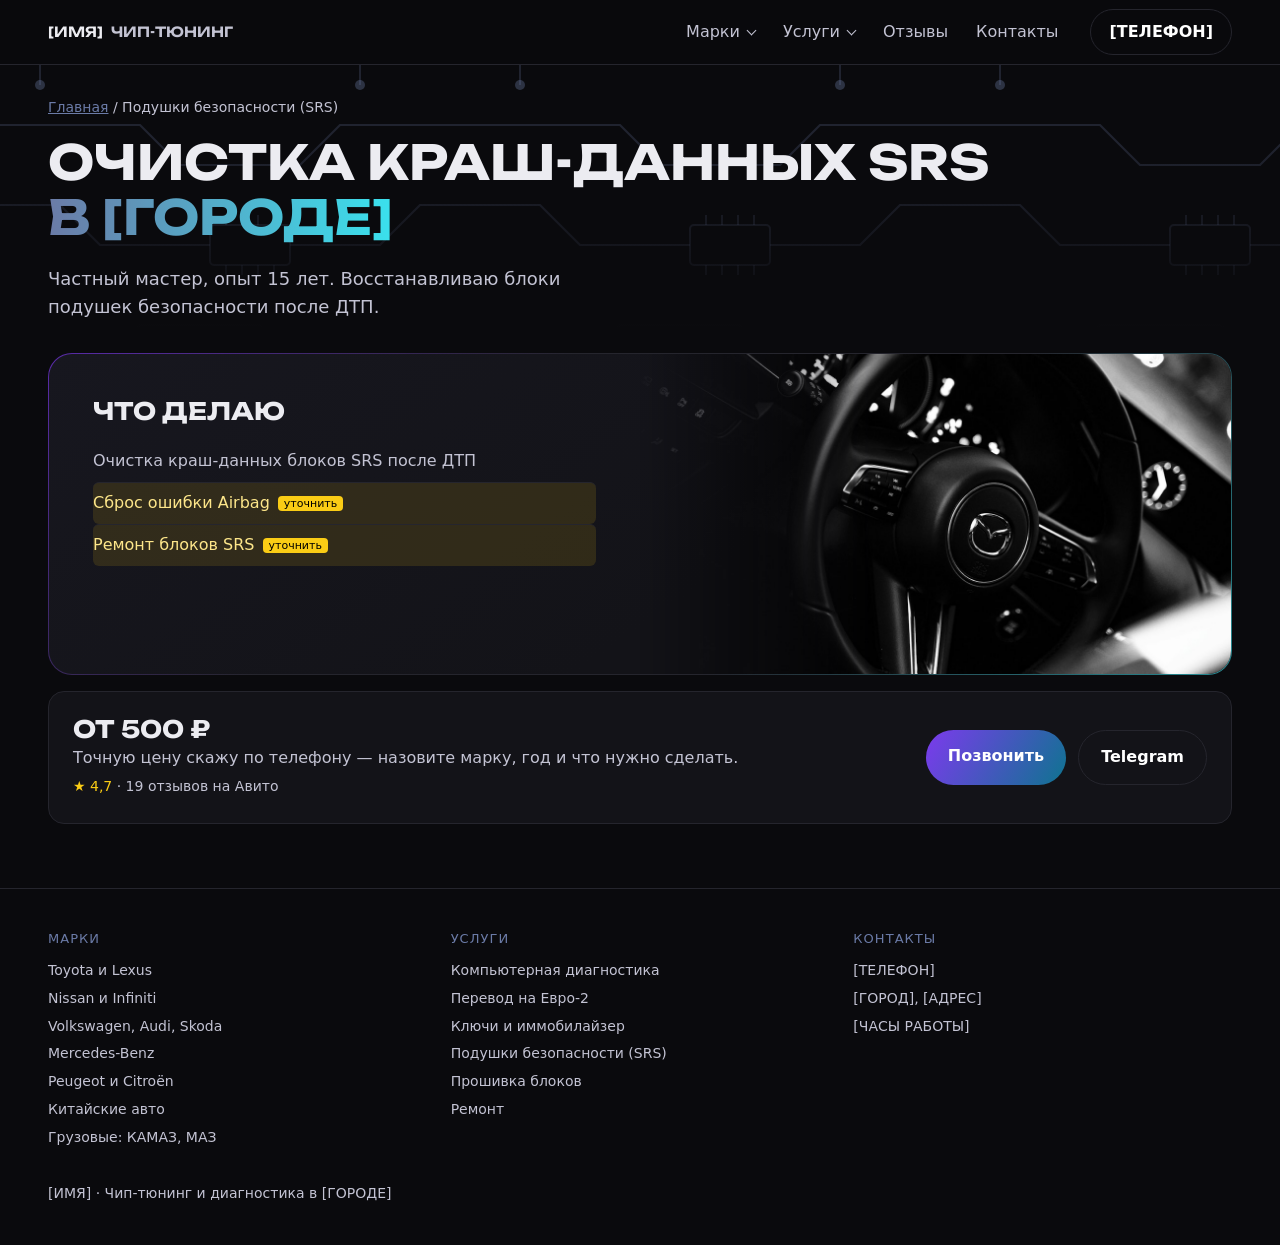
==== airbag.html @ e27ac54c "Self-host Unbounded font, drop Google Fonts" ====
<!doctype html>
<html lang="ru">
<head>
<meta charset="utf-8">
<meta name="viewport" content="width=device-width, initial-scale=1">
<title>Очистка краш-данных SRS в [ГОРОДЕ] — от 500 ₽</title>
<meta name="description" content="Очистка краш-данных блоков SRS (подушек безопасности) после ДТП в [ГОРОДЕ]. Частный мастер, опыт 15 лет. Тел. [ТЕЛЕФОН].">
<link rel="icon" href="data:image/svg+xml,%3Csvg xmlns='http://www.w3.org/2000/svg' viewBox='0 0 32 32'%3E%3Crect width='32' height='32' rx='8' fill='%237c3aed'/%3E%3Cpath d='M18 4 8 18h7l-1 10 10-14h-7z' fill='white'/%3E%3C/svg%3E">
<link rel="preload" href="assets/fonts/unbounded-cyrillic.woff2" as="font" type="font/woff2" crossorigin>
<link rel="stylesheet" href="assets/style.css">
</head>
<body>

<header class="top">
  <div class="wrap top-in">
    <a class="logo" href="index.html">[ИМЯ]<span>чип-тюнинг</span></a>
    <button class="burger" type="button" aria-label="Меню" aria-expanded="false"><span></span></button>
    <nav class="menu" aria-label="Меню">
      <ul>
        <li class="dd"><a href="index.html#brands">Марки</a>
          <ul>
            <li><a href="toyota-lexus.html">Toyota и Lexus</a></li>
            <li><a href="nissan-infiniti.html">Nissan и Infiniti</a></li>
            <li><a href="vw-audi-skoda.html">Volkswagen, Audi, Skoda</a></li>
            <li><a href="mercedes.html">Mercedes-Benz</a></li>
            <li><a href="peugeot-citroen.html">Peugeot и Citroën</a></li>
            <li><a href="kitajskie.html">Китайские авто</a></li>
            <li><a href="gruzovye.html">Грузовые: КАМАЗ, МАЗ</a></li>
          </ul>
        </li>
        <li class="dd"><a href="index.html#services">Услуги</a>
          <ul>
            <li><a href="diagnostika.html">Компьютерная диагностика</a></li>
            <li><a href="evro2.html">Перевод на Евро-2</a></li>
            <li><a href="klyuchi.html">Ключи и иммобилайзер</a></li>
            <li><a href="airbag.html">Подушки безопасности (SRS)</a></li>
            <li><a href="proshivka.html">Прошивка блоков</a></li>
            <li><a href="remont.html">Ремонт</a></li>
          </ul>
        </li>
        <li><a href="index.html#reviews">Отзывы</a></li>
        <li><a href="index.html#contacts">Контакты</a></li>
      </ul>
      <a class="btn ghost" href="tel:+7XXXXXXXXXX">[ТЕЛЕФОН]</a>
    </nav>
  </div>
</header>

<main>
<div class="page-head">
  <div class="wrap">
    <p class="crumbs"><a href="index.html">Главная</a> / Подушки безопасности (SRS)</p>
    <h1>Очистка краш-данных SRS <em>в&nbsp;[ГОРОДЕ]</em></h1>
    <p class="lead">Частный мастер, опыт 15&nbsp;лет. Восстанавливаю блоки подушек безопасности после ДТП.</p>
  </div>
</div>
<section class="wrap page">
  <div class="split">
    <div class="split-text">
      <h2>Что делаю</h2>
      <ul>
      <li>Очистка краш-данных блоков SRS после ДТП</li>
      <li class="check">Сброс ошибки Airbag</li>
      <li class="check">Ремонт блоков SRS</li>
      </ul>
    </div>
    <div class="split-media">
      <img src="photos/airbag.jpg" alt="Руль с подушкой безопасности — очистка краш-данных SRS в [ГОРОДЕ]" loading="lazy" width="1200" height="900">
    </div>
  </div>
  <div class="card cta">
    <div>
      <b>от 500 ₽</b>
      <p class="muted">Точную цену скажу по телефону — назовите марку, год и что нужно сделать.</p>
      <a class="rate" href="index.html#reviews"><span>★ 4,7</span> · 19 отзывов на Авито</a>
    </div>
    <div class="btns">
      <a class="btn" href="tel:+7XXXXXXXXXX">Позвонить</a>
      <a class="btn ghost" href="https://t.me/[TELEGRAM]">Telegram</a>
    </div>
  </div>
</section>
</main>

<footer class="site-footer">
  <div class="wrap foot">
    <nav>
      <p class="label">Марки</p>
      <ul>
        <li><a href="toyota-lexus.html">Toyota и Lexus</a></li>
        <li><a href="nissan-infiniti.html">Nissan и Infiniti</a></li>
        <li><a href="vw-audi-skoda.html">Volkswagen, Audi, Skoda</a></li>
        <li><a href="mercedes.html">Mercedes-Benz</a></li>
        <li><a href="peugeot-citroen.html">Peugeot и Citroën</a></li>
        <li><a href="kitajskie.html">Китайские авто</a></li>
        <li><a href="gruzovye.html">Грузовые: КАМАЗ, МАЗ</a></li>
      </ul>
    </nav>
    <nav>
      <p class="label">Услуги</p>
      <ul>
        <li><a href="diagnostika.html">Компьютерная диагностика</a></li>
        <li><a href="evro2.html">Перевод на Евро-2</a></li>
        <li><a href="klyuchi.html">Ключи и иммобилайзер</a></li>
        <li><a href="airbag.html">Подушки безопасности (SRS)</a></li>
        <li><a href="proshivka.html">Прошивка блоков</a></li>
        <li><a href="remont.html">Ремонт</a></li>
      </ul>
    </nav>
    <div>
      <p class="label">Контакты</p>
      <ul>
        <li><a href="tel:+7XXXXXXXXXX">[ТЕЛЕФОН]</a></li>
        <li>[ГОРОД], [АДРЕС]</li>
        <li>[ЧАСЫ РАБОТЫ]</li>
      </ul>
    </div>
  </div>
  <p class="wrap copy">[ИМЯ] · Чип-тюнинг и диагностика в [ГОРОДЕ]</p>
</footer>
<a class="btn callbar" href="tel:+7XXXXXXXXXX">Позвонить</a>
<script src="assets/site.js" defer></script>

</body>
</html>
---- assets/style.css ----
/* Шрифт Unbounded (SIL Open Font License) лежит на самом сайте, к Google браузер не обращается.
   Браузер скачивает только те файлы, символы из которых есть на странице. */
@font-face{font-family:Unbounded;font-weight:600 700;font-display:swap;src:url(fonts/unbounded-cyrillic.woff2) format("woff2");unicode-range:U+0301,U+0400-045F,U+0490-0491,U+04B0-04B1,U+2116}
@font-face{font-family:Unbounded;font-weight:600 700;font-display:swap;src:url(fonts/unbounded-latin.woff2) format("woff2");unicode-range:U+0000-00FF,U+0131,U+0152-0153,U+02BB-02BC,U+02C6,U+02DA,U+02DC,U+0304,U+0308,U+0329,U+2000-206F,U+20AC,U+2122,U+2191,U+2193,U+2212,U+2215,U+FEFF,U+FFFD}
@font-face{font-family:Unbounded;font-weight:600 700;font-display:swap;src:url(fonts/unbounded-latin-ext.woff2) format("woff2");unicode-range:U+0100-02BA,U+02BD-02C5,U+02C7-02CC,U+02CE-02D7,U+02DD-02FF,U+1D00-1DBF,U+1E00-1E9F,U+1EF2-1EFF,U+2020,U+20A0-20AB,U+20AD-20C4,U+2113,U+2C60-2C7F,U+A720-A7FF}

:root{--bg:#0a0a0d;--card:#131318;--line:#25252d;--text:#ececf1;--muted:#c3c3d3;--accent:#6b7ba7;--accent-bg:#7c3aed;--glow:rgba(58,225,237,.35);--star:#facc15;--cyan:#3ae1ed;--grad:linear-gradient(120deg,#a78bfa,var(--cyan));--frame:linear-gradient(145deg,#17171f,var(--card) 60%) padding-box,linear-gradient(135deg,rgba(124,58,237,.7),var(--line) 35%,var(--line) 65%,rgba(58,225,237,.6)) border-box}
*{box-sizing:border-box;margin:0;padding:0}
body{background:var(--bg);color:var(--text);font:16px/1.55 system-ui,-apple-system,"Segoe UI",Roboto,sans-serif}
a{color:inherit}
:focus-visible{outline:2px solid var(--accent);outline-offset:3px}
.wrap{max-width:1320px;margin-inline:auto;padding-inline:clamp(16px,4vw,48px)}
section{padding-block:64px}
[id]{scroll-margin-top:80px}
h1,h2,h3,.logo,.stats b,.cta b,.score{font-family:Unbounded,system-ui,sans-serif;text-transform:uppercase;line-height:1.15}
h1{font-size:clamp(30px,6vw,52px);margin:16px 0 20px}
h1 em{font-style:normal;background:linear-gradient(90deg,var(--accent),var(--cyan));-webkit-background-clip:text;background-clip:text;color:transparent}
h2{font-size:clamp(24px,4.5vw,40px);margin-bottom:12px}
h3{font-size:17px;margin:12px 0}
.label{color:var(--accent);font-size:13px;text-transform:uppercase;letter-spacing:.08em}
.muted,.lead{color:var(--muted)}
.lead{font-size:18px;max-width:560px}
.btns{display:flex;flex-wrap:wrap;gap:12px;margin-top:28px}
.btn{display:inline-block;padding:14px 22px;border-radius:999px;background:linear-gradient(120deg,var(--accent-bg),#0e7490);color:#fff;text-decoration:none;font-weight:600;white-space:nowrap}
.btn.ghost{background:none;border:1px solid var(--line)}
.btn:hover{filter:brightness(1.15)}

/* шапка и меню */
.top{position:sticky;top:0;z-index:20;background:rgba(10,10,13,.88);backdrop-filter:blur(10px);border-bottom:1px solid var(--line)}
.top-in{display:flex;justify-content:space-between;align-items:center;gap:24px;height:64px}
.logo{text-decoration:none;font-size:14px;white-space:nowrap}
.logo span{color:var(--muted);margin-left:8px}
.menu ul{list-style:none}
.menu a{text-decoration:none}
.burger{display:grid;place-items:center;width:44px;height:44px;background:none;border:1px solid var(--line);border-radius:10px;color:var(--text);cursor:pointer}
.burger span{width:18px;height:2px;background:currentColor;box-shadow:0 -6px currentColor,0 6px currentColor}
.menu{display:none;position:absolute;top:64px;left:0;right:0;max-height:calc(100vh - 64px);overflow:auto;padding:8px clamp(16px,4vw,48px) 24px;background:var(--bg);border-bottom:1px solid var(--line)}
.menu-open .menu{display:block}
.menu>ul>li>a{display:block;padding:12px 0;font-weight:600}
.dd ul{columns:2;column-gap:16px;padding-bottom:8px}
.dd ul a{display:block;padding:6px 0;color:var(--muted)}
.menu .btn{margin-top:16px;width:100%;text-align:center}

/* первый экран: фон-плата + фото со срезом по диагонали */
.hero{position:relative;isolation:isolate;overflow:hidden;padding-block:72px 0;background:linear-gradient(transparent 55%,var(--bg)),url(bg-circuit.svg) 0 0/480px}
.hero::before{content:"";position:absolute;top:-120px;left:-120px;width:720px;height:560px;background:radial-gradient(closest-side,var(--glow),transparent);z-index:-1;pointer-events:none}
.hero h1{font-size:clamp(30px,4.6vw,56px)}
.hero-photo{margin-top:40px;clip-path:polygon(0 16%,100% 0,100% 100%,0 100%)}
.stats-band{background:linear-gradient(90deg,transparent,var(--accent-bg),var(--cyan),transparent) top/100% 1px no-repeat,linear-gradient(90deg,var(--card),#141a22);border-bottom:1px solid var(--line)}
.stats{list-style:none;display:grid;grid-template-columns:repeat(auto-fit,minmax(150px,1fr));gap:20px;padding-block:28px;color:var(--muted);font-size:14px}
.stats b{display:block;color:var(--text);font-size:clamp(20px,3.5vw,32px);margin-bottom:4px}

.brands{padding-block:48px 0}
.chips{list-style:none;display:flex;flex-wrap:wrap;gap:8px;margin-top:12px}
.chips a,.chips span{display:block;padding:8px 14px;border:1px solid var(--line);border-radius:999px;color:var(--muted);font-size:14px;text-decoration:none}
.chips a:hover{border-color:var(--accent);color:var(--text)}

.card{background:var(--card);border:1px solid var(--line);border-radius:16px;padding:24px}

/* услуги: слева заголовок и тахометр (на компьютере прилипает), справа большие карточки */
.services{display:grid;gap:40px}
.svc-list{display:grid;gap:20px}
.svc{display:grid;grid-template-columns:minmax(0,1fr) auto;column-gap:16px;align-items:start;padding:clamp(24px,4vw,44px);border:1px solid transparent;border-radius:24px;background:var(--frame);transition:box-shadow .3s}
.svc:hover{box-shadow:0 0 48px -10px var(--glow)}
.svc-num{grid-column:2;grid-row:1;font:700 clamp(48px,7vw,96px)/.85 Unbounded,sans-serif;background:var(--grad);-webkit-background-clip:text;background-clip:text;color:transparent;filter:drop-shadow(0 0 16px rgba(58,225,237,.4))}
.svc h3{grid-column:1;grid-row:1;align-self:center;font-size:clamp(22px,3vw,32px);margin:0}
.svc>ul,.svc>.note{grid-column:1/-1}
.svc ul{margin-top:24px;list-style:none;columns:2 240px;column-gap:32px;color:var(--muted)}
.svc li{break-inside:avoid;position:relative;padding:6px 0 6px 18px}
.svc li::before{content:"";position:absolute;left:0;top:17px;width:8px;height:2px;background:var(--accent)}
.svc li a{color:var(--text);text-decoration:none}
.svc li a:hover{color:var(--accent)}
.svc .note{position:relative;margin-top:16px;color:var(--accent);font-size:14px}

/* тахометр */
.gauge{display:block;width:min(100%,340px);margin:32px auto 0;background:radial-gradient(closest-side at 50% 66%,rgba(58,225,237,.14),transparent)}
.gauge .track,.gauge .prog,.gauge .redzone{fill:none;stroke-width:6;stroke-linecap:round}
.gauge .track{stroke:var(--line)}
.gauge .prog{stroke:var(--accent);stroke-dasharray:100;stroke-dashoffset:100;filter:drop-shadow(0 0 6px var(--glow))}
.gauge .redzone{stroke:#ef4444}
.gauge line{stroke:var(--muted);stroke-width:2}
.gauge line.major{stroke:var(--text);stroke-width:3}
.gauge line.red{stroke:#ef4444}
.gauge text{fill:var(--muted);font:600 18px Unbounded,system-ui,sans-serif;text-anchor:middle}
.gauge .unit{font:500 11px system-ui,sans-serif;letter-spacing:.1em}
.needle{fill:#ef4444;filter:drop-shadow(0 0 6px rgba(239,68,68,.7));transform-box:view-box;transform-origin:200px 200px}
.gauge .hub{fill:var(--card);stroke:var(--line);stroke-width:3}

/* Движение при прокрутке: site.js выставляет --p (стрелка, 0…1) и --r (карточка, 0…1). Без скрипта всё видно сразу. */
.needle{transform:rotate(calc(-120deg + var(--p,0) * 225deg))}
.gauge .prog{stroke-dashoffset:calc((100 - var(--p,0) * 93.75) * 1px)}
.reveal{transform-origin:50% 0;opacity:var(--r,1);transform:perspective(900px) rotateX(calc((1 - var(--r,1)) * -28deg)) translateY(calc((1 - var(--r,1)) * 80px))}

/* отзывы: оценка + карусель (листается пальцем или стрелками) */
.band{position:relative;isolation:isolate;overflow:hidden;background:linear-gradient(160deg,#121219,var(--bg) 60%);border-block:1px solid var(--line)}
.band::before{content:"";position:absolute;right:-160px;bottom:-220px;width:760px;height:620px;background:radial-gradient(closest-side,var(--glow),transparent);opacity:.6;z-index:-1;pointer-events:none}
.reviews{display:grid;grid-template-columns:minmax(0,1fr);gap:32px}
.score{display:block;width:fit-content;font-size:clamp(72px,10vw,112px);line-height:1;margin-top:8px;background:linear-gradient(120deg,var(--text) 30%,var(--cyan));-webkit-background-clip:text;background-clip:text;color:transparent}
.stars{display:inline-block;margin:12px 0 6px;font-size:30px;line-height:1;background:linear-gradient(90deg,var(--star) calc(var(--r)*20%),#3a3a46 0);-webkit-background-clip:text;background-clip:text;color:transparent}
.rating p{color:var(--muted)}
.rating .btn{margin-top:20px}
.carousel{display:grid;grid-auto-flow:column;grid-auto-columns:min(85%,400px);gap:16px;overflow-x:auto;scroll-snap-type:x mandatory;scrollbar-width:none}
.carousel::-webkit-scrollbar{display:none}
.review{scroll-snap-align:start;display:flex;flex-direction:column;justify-content:space-between;gap:20px;min-height:240px;padding:28px;background:var(--card);border:1px solid var(--line);border-radius:20px}
.review blockquote{font-size:19px;line-height:1.5}
.review blockquote::before{content:"\201C";display:block;height:40px;font:700 64px/1 Georgia,serif;color:var(--accent)}
.review figcaption{color:var(--muted);font-size:14px}
.car-nav{display:flex;gap:8px;margin-top:20px}
.car-nav button{width:48px;height:48px;border-radius:50%;border:1px solid var(--line);background:var(--card);color:var(--text);font-size:20px;cursor:pointer}
.car-nav button:hover{border-color:var(--accent)}

/* фото первого экрана главной со срезом по диагонали; чтобы заменить фото — положите файл с тем же именем в photos/ */
.photo{display:block;width:100%;height:auto;aspect-ratio:4/3;object-fit:cover;background:#15151c;clip-path:polygon(18% 0,100% 0,100% 100%,0 100%)}

/* «уточнить у мастера»: делает — убрать class="check", не делает — удалить строку */
.check{color:#fde68a;background:rgba(250,204,21,.12);border-radius:6px}
.check::after{content:"уточнить";margin-left:8px;padding:1px 6px;border-radius:4px;background:#facc15;color:#000;font-size:11px;vertical-align:middle}

.contacts{display:grid;grid-template-columns:repeat(auto-fit,minmax(220px,1fr));gap:16px;margin-top:28px}
dt{color:var(--muted);font-size:14px;margin-bottom:4px}
dd{font-size:18px}
dd a{text-decoration:none}
dd small{display:block;margin-top:6px;font-size:14px}
dd small a{color:var(--accent);text-decoration:underline}

/* внутренние страницы */
.page-head{position:relative;isolation:isolate;padding-block:32px 8px;background:linear-gradient(transparent 30%,var(--bg)),url(bg-circuit.svg) 0 0/480px}
.page-head h1{font-size:clamp(26px,5vw,48px)}
.crumbs{font-size:14px;color:var(--muted)}
.crumbs a{color:var(--accent)}
.page{padding-top:24px}
/* блок «Что делаю»: список и фото одной высоты, фото плавно растворяется в фоне карточки */
.split{display:grid;overflow:hidden;border:1px solid transparent;border-radius:24px;background:var(--frame)}
.split-text{padding:clamp(24px,4vw,44px)}
.split h2{font-size:clamp(18px,2.4vw,24px);margin:0 0 16px}
.split ul{list-style:none;color:var(--muted)}
.split li{padding:8px 0;border-top:1px solid var(--line)}
.split li:first-child{border-top:0}
.split-media{position:relative;order:-1;min-height:220px;overflow:hidden}
.split-media img{position:absolute;inset:0;width:100%;height:100%;object-fit:cover;transition:transform .6s;-webkit-mask-image:linear-gradient(#000 55%,transparent);mask-image:linear-gradient(#000 55%,transparent)}
.split:hover .split-media img{transform:scale(1.04)}
.cta{display:flex;flex-wrap:wrap;justify-content:space-between;align-items:center;gap:16px;margin-top:16px}
.cta b{font-size:24px}
.cta .btns{margin-top:0}
.cta .rate{display:inline-block;margin-top:6px;color:var(--muted);font-size:14px;text-decoration:none}
.cta .rate span{color:var(--star)}

.site-footer{border-top:1px solid var(--line);padding:40px 0 96px;color:var(--muted);font-size:14px}
.foot{display:grid;grid-template-columns:repeat(auto-fit,minmax(200px,1fr));gap:24px}
.foot ul{list-style:none;margin-top:8px}
.foot li{padding:3px 0}
.foot a{text-decoration:none}
.foot a:hover{color:var(--text)}
.copy{margin-top:32px}
.callbar{display:none;position:fixed;left:16px;right:16px;bottom:16px;z-index:10;text-align:center;box-shadow:0 8px 24px rgba(0,0,0,.5)}

@media (min-width:960px){
  .burger{display:none}
  .menu,.menu-open .menu{display:flex;align-items:center;gap:32px;position:static;max-height:none;overflow:visible;padding:0;background:none;border:0}
  .menu>ul{display:flex;gap:28px}
  .menu>ul>li>a{padding:22px 0;font-weight:500;color:var(--muted)}
  .menu>ul>li>a:hover{color:var(--text)}
  .dd{position:relative}
  .dd>a::after{content:"";display:inline-block;width:6px;height:6px;margin:0 0 3px 8px;border:solid currentColor;border-width:0 1.5px 1.5px 0;transform:rotate(45deg)}
  .dd ul{display:none;position:absolute;top:100%;left:-16px;min-width:250px;columns:1;padding:8px;background:var(--card);border:1px solid var(--line);border-radius:12px;box-shadow:0 16px 40px rgba(0,0,0,.5)}
  .dd:hover ul,.dd:focus-within ul{display:block}
  .dd ul a{padding:8px 12px;border-radius:8px}
  .dd ul a:hover{background:#1c1c24;color:var(--text)}
  .menu .btn{margin:0;width:auto;padding:10px 18px}

  .hero{min-height:600px;padding-block:96px}
  .hero-text{max-width:min(620px,50vw)}
  .hero-photo{position:absolute;top:0;right:0;bottom:0;width:46%;height:100%;aspect-ratio:auto;margin:0;clip-path:polygon(28% 0,100% 0,100% 100%,0 100%)}
  .reviews{grid-template-columns:280px minmax(0,1fr);align-items:center}
  .services{grid-template-columns:minmax(300px,380px) minmax(0,1fr);align-items:start}
  .svc-side{position:sticky;top:96px}
  .split{grid-template-columns:1fr 1fr}
  .split-media{order:0;min-height:320px}
  .split-media img{-webkit-mask-image:linear-gradient(90deg,transparent,#000 40%);mask-image:linear-gradient(90deg,transparent,#000 40%)}
  .site-footer{padding-bottom:40px}
}
@media (max-width:640px){.callbar{display:block}}
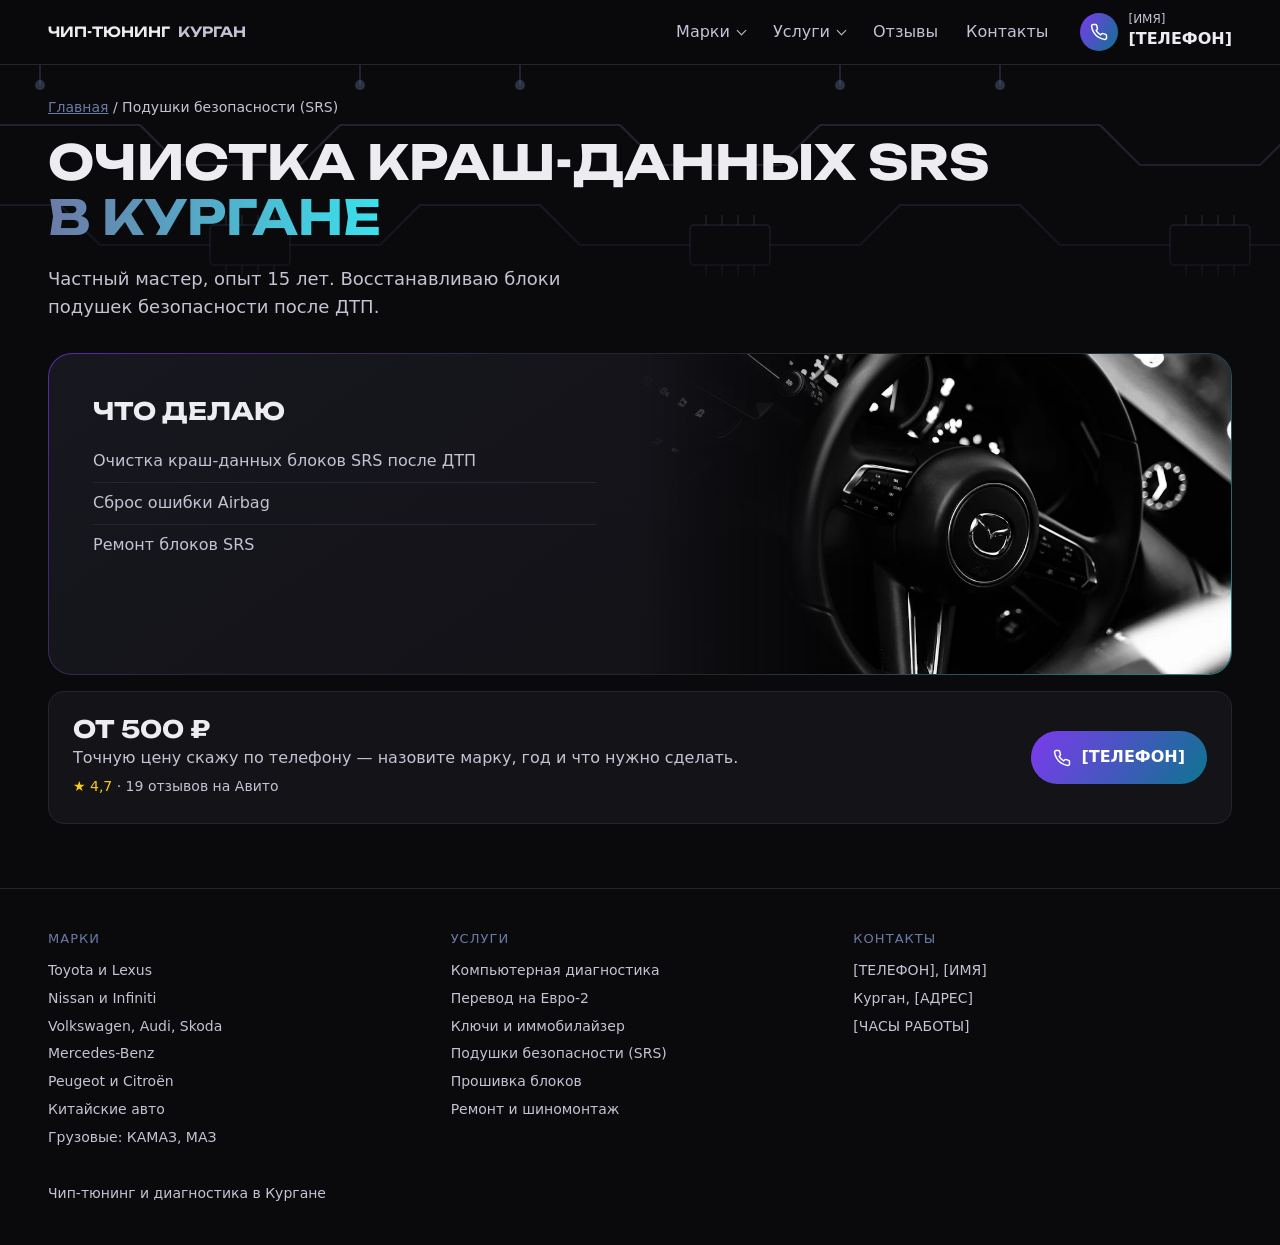
==== commit f4a89d6d: "WebP photos, phone only, Kurgan, back-to-top, tyre fitting" ====
--- a/airbag.html
+++ b/airbag.html
@@ -3,8 +3,8 @@
 <head>
 <meta charset="utf-8">
 <meta name="viewport" content="width=device-width, initial-scale=1">
-<title>Очистка краш-данных SRS в [ГОРОДЕ] — от 500 ₽</title>
-<meta name="description" content="Очистка краш-данных блоков SRS (подушек безопасности) после ДТП в [ГОРОДЕ]. Частный мастер, опыт 15 лет. Тел. [ТЕЛЕФОН].">
+<title>Очистка краш-данных SRS в Кургане — от 500 ₽</title>
+<meta name="description" content="Очистка краш-данных блоков SRS после ДТП, сброс ошибки Airbag, ремонт блоков SRS в Кургане. Опыт 15 лет. Тел. [ТЕЛЕФОН].">
 <link rel="icon" href="data:image/svg+xml,%3Csvg xmlns='http://www.w3.org/2000/svg' viewBox='0 0 32 32'%3E%3Crect width='32' height='32' rx='8' fill='%237c3aed'/%3E%3Cpath d='M18 4 8 18h7l-1 10 10-14h-7z' fill='white'/%3E%3C/svg%3E">
 <link rel="preload" href="assets/fonts/unbounded-cyrillic.woff2" as="font" type="font/woff2" crossorigin>
 <link rel="stylesheet" href="assets/style.css">
@@ -13,7 +13,7 @@
 
 <header class="top">
   <div class="wrap top-in">
-    <a class="logo" href="index.html">[ИМЯ]<span>чип-тюнинг</span></a>
+    <a class="logo" href="index.html">Чип-тюнинг<span>Курган</span></a>
     <button class="burger" type="button" aria-label="Меню" aria-expanded="false"><span></span></button>
     <nav class="menu" aria-label="Меню">
       <ul>
@@ -35,13 +35,13 @@
             <li><a href="klyuchi.html">Ключи и иммобилайзер</a></li>
             <li><a href="airbag.html">Подушки безопасности (SRS)</a></li>
             <li><a href="proshivka.html">Прошивка блоков</a></li>
-            <li><a href="remont.html">Ремонт</a></li>
+            <li><a href="remont.html">Ремонт и шиномонтаж</a></li>
           </ul>
         </li>
         <li><a href="index.html#reviews">Отзывы</a></li>
         <li><a href="index.html#contacts">Контакты</a></li>
       </ul>
-      <a class="btn ghost" href="tel:+7XXXXXXXXXX">[ТЕЛЕФОН]</a>
+      <a class="tel" href="tel:+7XXXXXXXXXX"><span class="tel-ico"><svg class="ico" viewBox="0 0 24 24" aria-hidden="true"><path d="M22 16.92v3a2 2 0 0 1-2.18 2 19.79 19.79 0 0 1-8.63-3.07 19.5 19.5 0 0 1-6-6 19.79 19.79 0 0 1-3.07-8.67A2 2 0 0 1 4.11 2h3a2 2 0 0 1 2 1.72c.13.96.36 1.9.7 2.81a2 2 0 0 1-.45 2.11L8.09 9.91a16 16 0 0 0 6 6l1.27-1.27a2 2 0 0 1 2.11-.45c.91.34 1.85.57 2.81.7A2 2 0 0 1 22 16.92z"/></svg></span><span><small>[ИМЯ]</small>[ТЕЛЕФОН]</span></a>
     </nav>
   </div>
 </header>
@@ -50,7 +50,7 @@
 <div class="page-head">
   <div class="wrap">
     <p class="crumbs"><a href="index.html">Главная</a> / Подушки безопасности (SRS)</p>
-    <h1>Очистка краш-данных SRS <em>в&nbsp;[ГОРОДЕ]</em></h1>
+    <h1>Очистка краш-данных SRS <em>в&nbsp;Кургане</em></h1>
     <p class="lead">Частный мастер, опыт 15&nbsp;лет. Восстанавливаю блоки подушек безопасности после ДТП.</p>
   </div>
 </div>
@@ -60,12 +60,12 @@
       <h2>Что делаю</h2>
       <ul>
       <li>Очистка краш-данных блоков SRS после ДТП</li>
-      <li class="check">Сброс ошибки Airbag</li>
-      <li class="check">Ремонт блоков SRS</li>
+      <li>Сброс ошибки Airbag</li>
+      <li>Ремонт блоков SRS</li>
       </ul>
     </div>
     <div class="split-media">
-      <img src="photos/airbag.jpg" alt="Руль с подушкой безопасности — очистка краш-данных SRS в [ГОРОДЕ]" loading="lazy" width="1200" height="900">
+      <img src="photos/airbag.webp" alt="Руль с подушкой безопасности — очистка краш-данных SRS в Кургане" loading="lazy" width="1000" height="750">
     </div>
   </div>
   <div class="card cta">
@@ -75,8 +75,7 @@
       <a class="rate" href="index.html#reviews"><span>★ 4,7</span> · 19 отзывов на Авито</a>
     </div>
     <div class="btns">
-      <a class="btn" href="tel:+7XXXXXXXXXX">Позвонить</a>
-      <a class="btn ghost" href="https://t.me/[TELEGRAM]">Telegram</a>
+      <a class="btn" href="tel:+7XXXXXXXXXX"><svg class="ico" viewBox="0 0 24 24" aria-hidden="true"><path d="M22 16.92v3a2 2 0 0 1-2.18 2 19.79 19.79 0 0 1-8.63-3.07 19.5 19.5 0 0 1-6-6 19.79 19.79 0 0 1-3.07-8.67A2 2 0 0 1 4.11 2h3a2 2 0 0 1 2 1.72c.13.96.36 1.9.7 2.81a2 2 0 0 1-.45 2.11L8.09 9.91a16 16 0 0 0 6 6l1.27-1.27a2 2 0 0 1 2.11-.45c.91.34 1.85.57 2.81.7A2 2 0 0 1 22 16.92z"/></svg>[ТЕЛЕФОН]</a>
     </div>
   </div>
 </section>
@@ -104,21 +103,22 @@
         <li><a href="klyuchi.html">Ключи и иммобилайзер</a></li>
         <li><a href="airbag.html">Подушки безопасности (SRS)</a></li>
         <li><a href="proshivka.html">Прошивка блоков</a></li>
-        <li><a href="remont.html">Ремонт</a></li>
+        <li><a href="remont.html">Ремонт и шиномонтаж</a></li>
       </ul>
     </nav>
     <div>
       <p class="label">Контакты</p>
       <ul>
-        <li><a href="tel:+7XXXXXXXXXX">[ТЕЛЕФОН]</a></li>
-        <li>[ГОРОД], [АДРЕС]</li>
+        <li><a href="tel:+7XXXXXXXXXX">[ТЕЛЕФОН]</a>, [ИМЯ]</li>
+        <li>Курган, [АДРЕС]</li>
         <li>[ЧАСЫ РАБОТЫ]</li>
       </ul>
     </div>
   </div>
-  <p class="wrap copy">[ИМЯ] · Чип-тюнинг и диагностика в [ГОРОДЕ]</p>
+  <p class="wrap copy">Чип-тюнинг и диагностика в Кургане</p>
 </footer>
-<a class="btn callbar" href="tel:+7XXXXXXXXXX">Позвонить</a>
+<a class="btn callbar" href="tel:+7XXXXXXXXXX"><svg class="ico" viewBox="0 0 24 24" aria-hidden="true"><path d="M22 16.92v3a2 2 0 0 1-2.18 2 19.79 19.79 0 0 1-8.63-3.07 19.5 19.5 0 0 1-6-6 19.79 19.79 0 0 1-3.07-8.67A2 2 0 0 1 4.11 2h3a2 2 0 0 1 2 1.72c.13.96.36 1.9.7 2.81a2 2 0 0 1-.45 2.11L8.09 9.91a16 16 0 0 0 6 6l1.27-1.27a2 2 0 0 1 2.11-.45c.91.34 1.85.57 2.81.7A2 2 0 0 1 22 16.92z"/></svg>Позвонить</a>
+<a class="to-top" href="#" aria-label="Наверх"><svg class="ico" viewBox="0 0 24 24" aria-hidden="true"><path d="M12 19V5M5 12l7-7 7 7"/></svg></a>
 <script src="assets/site.js" defer></script>
 
 </body>
--- a/assets/style.css
+++ b/assets/style.css
@@ -12,6 +12,8 @@
 .wrap{max-width:1320px;margin-inline:auto;padding-inline:clamp(16px,4vw,48px)}
 section{padding-block:64px}
 [id]{scroll-margin-top:80px}
+@media (prefers-reduced-motion:no-preference){html{scroll-behavior:smooth}}
+.ico{width:18px;height:18px;flex:none;fill:none;stroke:currentColor;stroke-width:2;stroke-linecap:round;stroke-linejoin:round}
 h1,h2,h3,.logo,.stats b,.cta b,.score{font-family:Unbounded,system-ui,sans-serif;text-transform:uppercase;line-height:1.15}
 h1{font-size:clamp(30px,6vw,52px);margin:16px 0 20px}
 h1 em{font-style:normal;background:linear-gradient(90deg,var(--accent),var(--cyan));-webkit-background-clip:text;background-clip:text;color:transparent}
@@ -21,7 +23,7 @@
 .muted,.lead{color:var(--muted)}
 .lead{font-size:18px;max-width:560px}
 .btns{display:flex;flex-wrap:wrap;gap:12px;margin-top:28px}
-.btn{display:inline-block;padding:14px 22px;border-radius:999px;background:linear-gradient(120deg,var(--accent-bg),#0e7490);color:#fff;text-decoration:none;font-weight:600;white-space:nowrap}
+.btn{display:inline-flex;align-items:center;justify-content:center;gap:10px;padding:14px 22px;border-radius:999px;background:linear-gradient(120deg,var(--accent-bg),#0e7490);color:#fff;text-decoration:none;font-weight:600;white-space:nowrap}
 .btn.ghost{background:none;border:1px solid var(--line)}
 .btn:hover{filter:brightness(1.15)}
 
@@ -39,7 +41,11 @@
 .menu>ul>li>a{display:block;padding:12px 0;font-weight:600}
 .dd ul{columns:2;column-gap:16px;padding-bottom:8px}
 .dd ul a{display:block;padding:6px 0;color:var(--muted)}
-.menu .btn{margin-top:16px;width:100%;text-align:center}
+.menu .tel{margin-top:16px}
+/* телефон с именем мастера: в шапке и в контактах */
+.tel{display:inline-flex;align-items:center;gap:10px;text-decoration:none;font-weight:600;white-space:nowrap}
+.tel small{display:block;margin:0;font-size:12px;font-weight:400;line-height:1.2;color:var(--muted)}
+.tel-ico{display:grid;place-items:center;width:38px;height:38px;border-radius:50%;background:linear-gradient(120deg,var(--accent-bg),#0e7490);color:#fff}
 
 /* первый экран: фон-плата + фото со срезом по диагонали */
 .hero{position:relative;isolation:isolate;overflow:hidden;padding-block:72px 0;background:linear-gradient(transparent 55%,var(--bg)),url(bg-circuit.svg) 0 0/480px}
@@ -68,8 +74,11 @@
 .svc ul{margin-top:24px;list-style:none;columns:2 240px;column-gap:32px;color:var(--muted)}
 .svc li{break-inside:avoid;position:relative;padding:6px 0 6px 18px}
 .svc li::before{content:"";position:absolute;left:0;top:17px;width:8px;height:2px;background:var(--accent)}
-.svc li a{color:var(--text);text-decoration:none}
-.svc li a:hover{color:var(--accent)}
+/* ссылки в карточках: подчёркнуты и со стрелкой, чтобы было видно, что они кликабельны; пункты без ссылки — серые */
+.svc li a{color:var(--text);text-decoration:underline;text-decoration-color:rgba(167,139,250,.55);text-underline-offset:4px;transition:color .2s,text-decoration-color .2s}
+.svc li a::after{content:"→";display:inline-block;margin-left:6px;color:var(--cyan);transition:transform .2s}
+.svc li a:hover{color:var(--cyan);text-decoration-color:currentColor}
+.svc li a:hover::after{transform:translateX(4px)}
 .svc .note{position:relative;margin-top:16px;color:var(--accent);font-size:14px}
 
 /* тахометр */
@@ -106,15 +115,12 @@
 .review blockquote::before{content:"\201C";display:block;height:40px;font:700 64px/1 Georgia,serif;color:var(--accent)}
 .review figcaption{color:var(--muted);font-size:14px}
 .car-nav{display:flex;gap:8px;margin-top:20px}
+.car-nav[hidden]{display:none}
 .car-nav button{width:48px;height:48px;border-radius:50%;border:1px solid var(--line);background:var(--card);color:var(--text);font-size:20px;cursor:pointer}
 .car-nav button:hover{border-color:var(--accent)}
 
 /* фото первого экрана главной со срезом по диагонали; чтобы заменить фото — положите файл с тем же именем в photos/ */
 .photo{display:block;width:100%;height:auto;aspect-ratio:4/3;object-fit:cover;background:#15151c;clip-path:polygon(18% 0,100% 0,100% 100%,0 100%)}
-
-/* «уточнить у мастера»: делает — убрать class="check", не делает — удалить строку */
-.check{color:#fde68a;background:rgba(250,204,21,.12);border-radius:6px}
-.check::after{content:"уточнить";margin-left:8px;padding:1px 6px;border-radius:4px;background:#facc15;color:#000;font-size:11px;vertical-align:middle}
 
 .contacts{display:grid;grid-template-columns:repeat(auto-fit,minmax(220px,1fr));gap:16px;margin-top:28px}
 dt{color:var(--muted);font-size:14px;margin-bottom:4px}
@@ -152,7 +158,11 @@
 .foot a{text-decoration:none}
 .foot a:hover{color:var(--text)}
 .copy{margin-top:32px}
-.callbar{display:none;position:fixed;left:16px;right:16px;bottom:16px;z-index:10;text-align:center;box-shadow:0 8px 24px rgba(0,0,0,.5)}
+.callbar{display:none;position:fixed;left:16px;right:16px;bottom:16px;z-index:10;box-shadow:0 8px 24px rgba(0,0,0,.5)}
+/* кнопка «наверх»: появляется, когда прокрутили больше экрана (site.js) */
+.to-top{position:fixed;right:16px;bottom:16px;z-index:15;display:grid;place-items:center;width:48px;height:48px;border-radius:50%;background:var(--card);border:1px solid var(--line);color:var(--text);box-shadow:0 8px 24px rgba(0,0,0,.5);opacity:0;visibility:hidden;transform:translateY(12px);transition:opacity .3s,transform .3s,visibility .3s,border-color .2s}
+.to-top.show{opacity:1;visibility:visible;transform:none}
+.to-top:hover{border-color:var(--accent)}
 
 @media (min-width:960px){
   .burger{display:none}
@@ -166,7 +176,8 @@
   .dd:hover ul,.dd:focus-within ul{display:block}
   .dd ul a{padding:8px 12px;border-radius:8px}
   .dd ul a:hover{background:#1c1c24;color:var(--text)}
-  .menu .btn{margin:0;width:auto;padding:10px 18px}
+  .menu .tel{margin:0}
+  .carousel{grid-auto-columns:calc((100% - 32px) / 3)}
 
   .hero{min-height:600px;padding-block:96px}
   .hero-text{max-width:min(620px,50vw)}
@@ -179,4 +190,4 @@
   .split-media img{-webkit-mask-image:linear-gradient(90deg,transparent,#000 40%);mask-image:linear-gradient(90deg,transparent,#000 40%)}
   .site-footer{padding-bottom:40px}
 }
-@media (max-width:640px){.callbar{display:block}}
+@media (max-width:640px){.callbar{display:flex}.to-top{bottom:84px}}
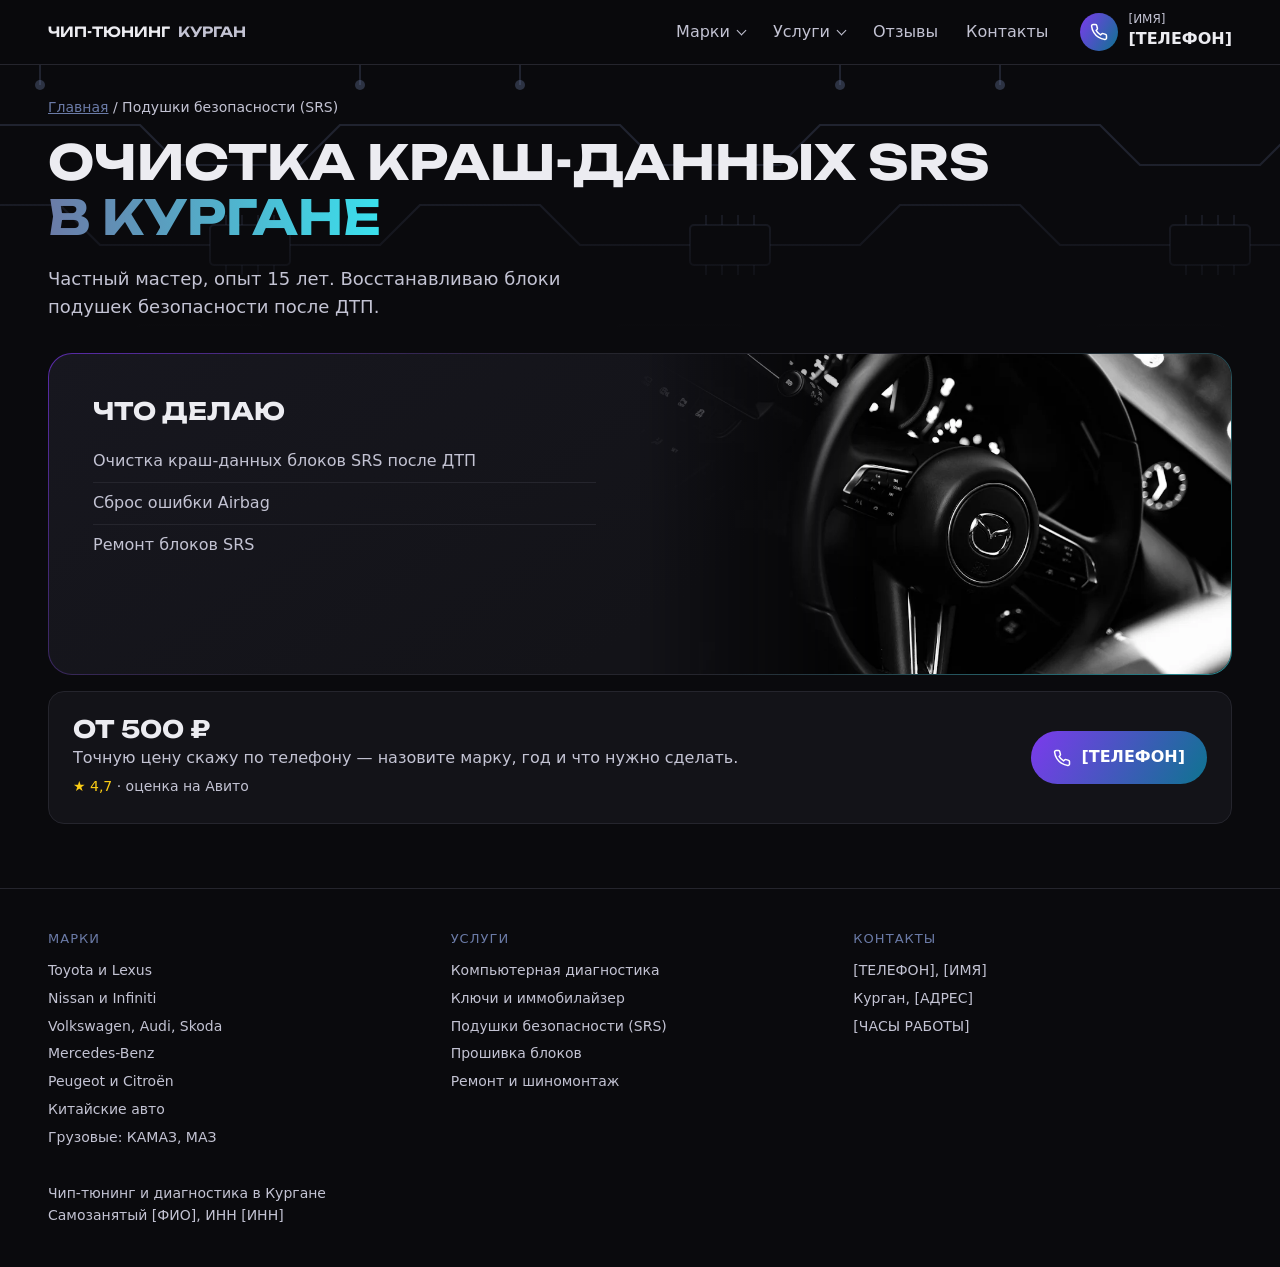
==== commit 470659a6: "Remove emission-related services, add self-employed details, safer wording" ====
--- a/airbag.html
+++ b/airbag.html
@@ -31,7 +31,6 @@
         <li class="dd"><a href="index.html#services">Услуги</a>
           <ul>
             <li><a href="diagnostika.html">Компьютерная диагностика</a></li>
-            <li><a href="evro2.html">Перевод на Евро-2</a></li>
             <li><a href="klyuchi.html">Ключи и иммобилайзер</a></li>
             <li><a href="airbag.html">Подушки безопасности (SRS)</a></li>
             <li><a href="proshivka.html">Прошивка блоков</a></li>
@@ -72,7 +71,7 @@
     <div>
       <b>от 500 ₽</b>
       <p class="muted">Точную цену скажу по телефону — назовите марку, год и что нужно сделать.</p>
-      <a class="rate" href="index.html#reviews"><span>★ 4,7</span> · 19 отзывов на Авито</a>
+      <a class="rate" href="index.html#reviews"><span>★ 4,7</span> · оценка на Авито</a>
     </div>
     <div class="btns">
       <a class="btn" href="tel:+7XXXXXXXXXX"><svg class="ico" viewBox="0 0 24 24" aria-hidden="true"><path d="M22 16.92v3a2 2 0 0 1-2.18 2 19.79 19.79 0 0 1-8.63-3.07 19.5 19.5 0 0 1-6-6 19.79 19.79 0 0 1-3.07-8.67A2 2 0 0 1 4.11 2h3a2 2 0 0 1 2 1.72c.13.96.36 1.9.7 2.81a2 2 0 0 1-.45 2.11L8.09 9.91a16 16 0 0 0 6 6l1.27-1.27a2 2 0 0 1 2.11-.45c.91.34 1.85.57 2.81.7A2 2 0 0 1 22 16.92z"/></svg>[ТЕЛЕФОН]</a>
@@ -99,7 +98,6 @@
       <p class="label">Услуги</p>
       <ul>
         <li><a href="diagnostika.html">Компьютерная диагностика</a></li>
-        <li><a href="evro2.html">Перевод на Евро-2</a></li>
         <li><a href="klyuchi.html">Ключи и иммобилайзер</a></li>
         <li><a href="airbag.html">Подушки безопасности (SRS)</a></li>
         <li><a href="proshivka.html">Прошивка блоков</a></li>
@@ -115,7 +113,7 @@
       </ul>
     </div>
   </div>
-  <p class="wrap copy">Чип-тюнинг и диагностика в Кургане</p>
+  <p class="wrap copy">Чип-тюнинг и диагностика в Кургане<br>Самозанятый [ФИО], ИНН [ИНН]</p>
 </footer>
 <a class="btn callbar" href="tel:+7XXXXXXXXXX"><svg class="ico" viewBox="0 0 24 24" aria-hidden="true"><path d="M22 16.92v3a2 2 0 0 1-2.18 2 19.79 19.79 0 0 1-8.63-3.07 19.5 19.5 0 0 1-6-6 19.79 19.79 0 0 1-3.07-8.67A2 2 0 0 1 4.11 2h3a2 2 0 0 1 2 1.72c.13.96.36 1.9.7 2.81a2 2 0 0 1-.45 2.11L8.09 9.91a16 16 0 0 0 6 6l1.27-1.27a2 2 0 0 1 2.11-.45c.91.34 1.85.57 2.81.7A2 2 0 0 1 22 16.92z"/></svg>Позвонить</a>
 <a class="to-top" href="#" aria-label="Наверх"><svg class="ico" viewBox="0 0 24 24" aria-hidden="true"><path d="M12 19V5M5 12l7-7 7 7"/></svg></a>
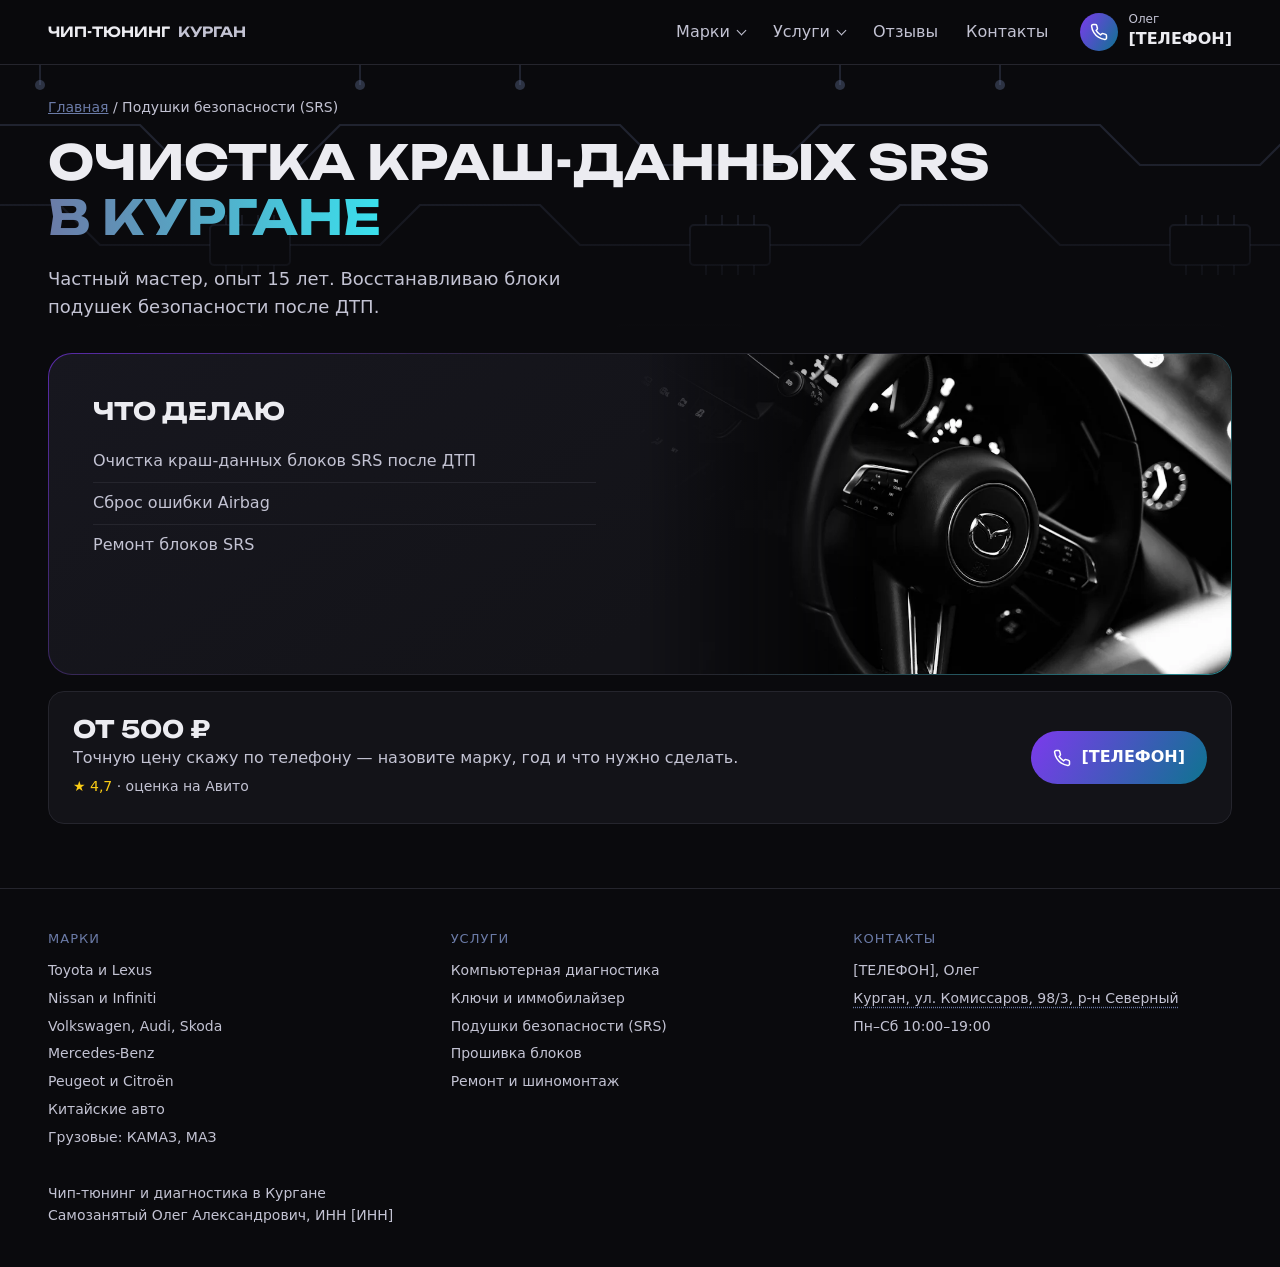
==== commit 52fcb569: "Fill contacts, address opens in 2GIS, remove Yandex Maps link" ====
--- a/airbag.html
+++ b/airbag.html
@@ -1,123 +1,141 @@
 <!doctype html>
 <html lang="ru">
+
 <head>
-<meta charset="utf-8">
-<meta name="viewport" content="width=device-width, initial-scale=1">
-<title>Очистка краш-данных SRS в Кургане — от 500 ₽</title>
-<meta name="description" content="Очистка краш-данных блоков SRS после ДТП, сброс ошибки Airbag, ремонт блоков SRS в Кургане. Опыт 15 лет. Тел. [ТЕЛЕФОН].">
-<link rel="icon" href="data:image/svg+xml,%3Csvg xmlns='http://www.w3.org/2000/svg' viewBox='0 0 32 32'%3E%3Crect width='32' height='32' rx='8' fill='%237c3aed'/%3E%3Cpath d='M18 4 8 18h7l-1 10 10-14h-7z' fill='white'/%3E%3C/svg%3E">
-<link rel="preload" href="assets/fonts/unbounded-cyrillic.woff2" as="font" type="font/woff2" crossorigin>
-<link rel="stylesheet" href="assets/style.css">
+  <meta charset="utf-8">
+  <meta name="viewport" content="width=device-width, initial-scale=1">
+  <title>Очистка краш-данных SRS в Кургане — от 500 ₽</title>
+  <meta name="description"
+    content="Очистка краш-данных блоков SRS после ДТП, сброс ошибки Airbag, ремонт блоков SRS в Кургане. Опыт 15 лет. Тел. [ТЕЛЕФОН].">
+  <link rel="icon"
+    href="data:image/svg+xml,%3Csvg xmlns='http://www.w3.org/2000/svg' viewBox='0 0 32 32'%3E%3Crect width='32' height='32' rx='8' fill='%237c3aed'/%3E%3Cpath d='M18 4 8 18h7l-1 10 10-14h-7z' fill='white'/%3E%3C/svg%3E">
+  <link rel="preload" href="assets/fonts/unbounded-cyrillic.woff2" as="font" type="font/woff2" crossorigin>
+  <link rel="stylesheet" href="assets/style.css">
 </head>
+
 <body>
 
-<header class="top">
-  <div class="wrap top-in">
-    <a class="logo" href="index.html">Чип-тюнинг<span>Курган</span></a>
-    <button class="burger" type="button" aria-label="Меню" aria-expanded="false"><span></span></button>
-    <nav class="menu" aria-label="Меню">
-      <ul>
-        <li class="dd"><a href="index.html#brands">Марки</a>
+  <header class="top">
+    <div class="wrap top-in">
+      <a class="logo" href="index.html">Чип-тюнинг<span>Курган</span></a>
+      <button class="burger" type="button" aria-label="Меню" aria-expanded="false"><span></span></button>
+      <nav class="menu" aria-label="Меню">
+        <ul>
+          <li class="dd"><a href="index.html#brands">Марки</a>
+            <ul>
+              <li><a href="toyota-lexus.html">Toyota и Lexus</a></li>
+              <li><a href="nissan-infiniti.html">Nissan и Infiniti</a></li>
+              <li><a href="vw-audi-skoda.html">Volkswagen, Audi, Skoda</a></li>
+              <li><a href="mercedes.html">Mercedes-Benz</a></li>
+              <li><a href="peugeot-citroen.html">Peugeot и Citroën</a></li>
+              <li><a href="kitajskie.html">Китайские авто</a></li>
+              <li><a href="gruzovye.html">Грузовые: КАМАЗ, МАЗ</a></li>
+            </ul>
+          </li>
+          <li class="dd"><a href="index.html#services">Услуги</a>
+            <ul>
+              <li><a href="diagnostika.html">Компьютерная диагностика</a></li>
+              <li><a href="klyuchi.html">Ключи и иммобилайзер</a></li>
+              <li><a href="airbag.html">Подушки безопасности (SRS)</a></li>
+              <li><a href="proshivka.html">Прошивка блоков</a></li>
+              <li><a href="remont.html">Ремонт и шиномонтаж</a></li>
+            </ul>
+          </li>
+          <li><a href="index.html#reviews">Отзывы</a></li>
+          <li><a href="index.html#contacts">Контакты</a></li>
+        </ul>
+        <a class="tel" href="tel:+7XXXXXXXXXX"><span class="tel-ico"><svg class="ico" viewBox="0 0 24 24"
+              aria-hidden="true">
+              <path
+                d="M22 16.92v3a2 2 0 0 1-2.18 2 19.79 19.79 0 0 1-8.63-3.07 19.5 19.5 0 0 1-6-6 19.79 19.79 0 0 1-3.07-8.67A2 2 0 0 1 4.11 2h3a2 2 0 0 1 2 1.72c.13.96.36 1.9.7 2.81a2 2 0 0 1-.45 2.11L8.09 9.91a16 16 0 0 0 6 6l1.27-1.27a2 2 0 0 1 2.11-.45c.91.34 1.85.57 2.81.7A2 2 0 0 1 22 16.92z" />
+            </svg></span><span><small>Олег</small>[ТЕЛЕФОН]</span></a>
+      </nav>
+    </div>
+  </header>
+
+  <main>
+    <div class="page-head">
+      <div class="wrap">
+        <p class="crumbs"><a href="index.html">Главная</a> / Подушки безопасности (SRS)</p>
+        <h1>Очистка краш-данных SRS <em>в&nbsp;Кургане</em></h1>
+        <p class="lead">Частный мастер, опыт 15&nbsp;лет. Восстанавливаю блоки подушек безопасности после ДТП.</p>
+      </div>
+    </div>
+    <section class="wrap page">
+      <div class="split">
+        <div class="split-text">
+          <h2>Что делаю</h2>
           <ul>
-            <li><a href="toyota-lexus.html">Toyota и Lexus</a></li>
-            <li><a href="nissan-infiniti.html">Nissan и Infiniti</a></li>
-            <li><a href="vw-audi-skoda.html">Volkswagen, Audi, Skoda</a></li>
-            <li><a href="mercedes.html">Mercedes-Benz</a></li>
-            <li><a href="peugeot-citroen.html">Peugeot и Citroën</a></li>
-            <li><a href="kitajskie.html">Китайские авто</a></li>
-            <li><a href="gruzovye.html">Грузовые: КАМАЗ, МАЗ</a></li>
+            <li>Очистка краш-данных блоков SRS после ДТП</li>
+            <li>Сброс ошибки Airbag</li>
+            <li>Ремонт блоков SRS</li>
           </ul>
-        </li>
-        <li class="dd"><a href="index.html#services">Услуги</a>
-          <ul>
-            <li><a href="diagnostika.html">Компьютерная диагностика</a></li>
-            <li><a href="klyuchi.html">Ключи и иммобилайзер</a></li>
-            <li><a href="airbag.html">Подушки безопасности (SRS)</a></li>
-            <li><a href="proshivka.html">Прошивка блоков</a></li>
-            <li><a href="remont.html">Ремонт и шиномонтаж</a></li>
-          </ul>
-        </li>
-        <li><a href="index.html#reviews">Отзывы</a></li>
-        <li><a href="index.html#contacts">Контакты</a></li>
-      </ul>
-      <a class="tel" href="tel:+7XXXXXXXXXX"><span class="tel-ico"><svg class="ico" viewBox="0 0 24 24" aria-hidden="true"><path d="M22 16.92v3a2 2 0 0 1-2.18 2 19.79 19.79 0 0 1-8.63-3.07 19.5 19.5 0 0 1-6-6 19.79 19.79 0 0 1-3.07-8.67A2 2 0 0 1 4.11 2h3a2 2 0 0 1 2 1.72c.13.96.36 1.9.7 2.81a2 2 0 0 1-.45 2.11L8.09 9.91a16 16 0 0 0 6 6l1.27-1.27a2 2 0 0 1 2.11-.45c.91.34 1.85.57 2.81.7A2 2 0 0 1 22 16.92z"/></svg></span><span><small>[ИМЯ]</small>[ТЕЛЕФОН]</span></a>
-    </nav>
-  </div>
-</header>
+        </div>
+        <div class="split-media">
+          <img src="photos/airbag.webp" alt="Руль с подушкой безопасности — очистка краш-данных SRS в Кургане"
+            loading="lazy" width="1000" height="750">
+        </div>
+      </div>
+      <div class="card cta">
+        <div>
+          <b>от 500 ₽</b>
+          <p class="muted">Точную цену скажу по телефону — назовите марку, год и что нужно сделать.</p>
+          <a class="rate" href="index.html#reviews"><span>★ 4,7</span> · оценка на Авито</a>
+        </div>
+        <div class="btns">
+          <a class="btn" href="tel:+7XXXXXXXXXX"><svg class="ico" viewBox="0 0 24 24" aria-hidden="true">
+              <path
+                d="M22 16.92v3a2 2 0 0 1-2.18 2 19.79 19.79 0 0 1-8.63-3.07 19.5 19.5 0 0 1-6-6 19.79 19.79 0 0 1-3.07-8.67A2 2 0 0 1 4.11 2h3a2 2 0 0 1 2 1.72c.13.96.36 1.9.7 2.81a2 2 0 0 1-.45 2.11L8.09 9.91a16 16 0 0 0 6 6l1.27-1.27a2 2 0 0 1 2.11-.45c.91.34 1.85.57 2.81.7A2 2 0 0 1 22 16.92z" />
+            </svg>[ТЕЛЕФОН]</a>
+        </div>
+      </div>
+    </section>
+  </main>
 
-<main>
-<div class="page-head">
-  <div class="wrap">
-    <p class="crumbs"><a href="index.html">Главная</a> / Подушки безопасности (SRS)</p>
-    <h1>Очистка краш-данных SRS <em>в&nbsp;Кургане</em></h1>
-    <p class="lead">Частный мастер, опыт 15&nbsp;лет. Восстанавливаю блоки подушек безопасности после ДТП.</p>
-  </div>
-</div>
-<section class="wrap page">
-  <div class="split">
-    <div class="split-text">
-      <h2>Что делаю</h2>
-      <ul>
-      <li>Очистка краш-данных блоков SRS после ДТП</li>
-      <li>Сброс ошибки Airbag</li>
-      <li>Ремонт блоков SRS</li>
-      </ul>
+  <footer class="site-footer">
+    <div class="wrap foot">
+      <nav>
+        <p class="label">Марки</p>
+        <ul>
+          <li><a href="toyota-lexus.html">Toyota и Lexus</a></li>
+          <li><a href="nissan-infiniti.html">Nissan и Infiniti</a></li>
+          <li><a href="vw-audi-skoda.html">Volkswagen, Audi, Skoda</a></li>
+          <li><a href="mercedes.html">Mercedes-Benz</a></li>
+          <li><a href="peugeot-citroen.html">Peugeot и Citroën</a></li>
+          <li><a href="kitajskie.html">Китайские авто</a></li>
+          <li><a href="gruzovye.html">Грузовые: КАМАЗ, МАЗ</a></li>
+        </ul>
+      </nav>
+      <nav>
+        <p class="label">Услуги</p>
+        <ul>
+          <li><a href="diagnostika.html">Компьютерная диагностика</a></li>
+          <li><a href="klyuchi.html">Ключи и иммобилайзер</a></li>
+          <li><a href="airbag.html">Подушки безопасности (SRS)</a></li>
+          <li><a href="proshivka.html">Прошивка блоков</a></li>
+          <li><a href="remont.html">Ремонт и шиномонтаж</a></li>
+        </ul>
+      </nav>
+      <div>
+        <p class="label">Контакты</p>
+        <ul>
+          <li><a href="tel:+7XXXXXXXXXX">[ТЕЛЕФОН]</a>, Олег</li>
+          <li><a class="map-link" href="https://2gis.ru/kurgan/search/%D1%83%D0%BB.%20%D0%9A%D0%BE%D0%BC%D0%B8%D1%81%D1%81%D0%B0%D1%80%D0%BE%D0%B2%2C%2098%2F3" target="_blank" rel="noopener">Курган, ул. Комиссаров, 98/3, р-н Северный</a></li>
+          <li>Пн–Сб 10:00–19:00</li>
+        </ul>
+      </div>
     </div>
-    <div class="split-media">
-      <img src="photos/airbag.webp" alt="Руль с подушкой безопасности — очистка краш-данных SRS в Кургане" loading="lazy" width="1000" height="750">
-    </div>
-  </div>
-  <div class="card cta">
-    <div>
-      <b>от 500 ₽</b>
-      <p class="muted">Точную цену скажу по телефону — назовите марку, год и что нужно сделать.</p>
-      <a class="rate" href="index.html#reviews"><span>★ 4,7</span> · оценка на Авито</a>
-    </div>
-    <div class="btns">
-      <a class="btn" href="tel:+7XXXXXXXXXX"><svg class="ico" viewBox="0 0 24 24" aria-hidden="true"><path d="M22 16.92v3a2 2 0 0 1-2.18 2 19.79 19.79 0 0 1-8.63-3.07 19.5 19.5 0 0 1-6-6 19.79 19.79 0 0 1-3.07-8.67A2 2 0 0 1 4.11 2h3a2 2 0 0 1 2 1.72c.13.96.36 1.9.7 2.81a2 2 0 0 1-.45 2.11L8.09 9.91a16 16 0 0 0 6 6l1.27-1.27a2 2 0 0 1 2.11-.45c.91.34 1.85.57 2.81.7A2 2 0 0 1 22 16.92z"/></svg>[ТЕЛЕФОН]</a>
-    </div>
-  </div>
-</section>
-</main>
-
-<footer class="site-footer">
-  <div class="wrap foot">
-    <nav>
-      <p class="label">Марки</p>
-      <ul>
-        <li><a href="toyota-lexus.html">Toyota и Lexus</a></li>
-        <li><a href="nissan-infiniti.html">Nissan и Infiniti</a></li>
-        <li><a href="vw-audi-skoda.html">Volkswagen, Audi, Skoda</a></li>
-        <li><a href="mercedes.html">Mercedes-Benz</a></li>
-        <li><a href="peugeot-citroen.html">Peugeot и Citroën</a></li>
-        <li><a href="kitajskie.html">Китайские авто</a></li>
-        <li><a href="gruzovye.html">Грузовые: КАМАЗ, МАЗ</a></li>
-      </ul>
-    </nav>
-    <nav>
-      <p class="label">Услуги</p>
-      <ul>
-        <li><a href="diagnostika.html">Компьютерная диагностика</a></li>
-        <li><a href="klyuchi.html">Ключи и иммобилайзер</a></li>
-        <li><a href="airbag.html">Подушки безопасности (SRS)</a></li>
-        <li><a href="proshivka.html">Прошивка блоков</a></li>
-        <li><a href="remont.html">Ремонт и шиномонтаж</a></li>
-      </ul>
-    </nav>
-    <div>
-      <p class="label">Контакты</p>
-      <ul>
-        <li><a href="tel:+7XXXXXXXXXX">[ТЕЛЕФОН]</a>, [ИМЯ]</li>
-        <li>Курган, [АДРЕС]</li>
-        <li>[ЧАСЫ РАБОТЫ]</li>
-      </ul>
-    </div>
-  </div>
-  <p class="wrap copy">Чип-тюнинг и диагностика в Кургане<br>Самозанятый [ФИО], ИНН [ИНН]</p>
-</footer>
-<a class="btn callbar" href="tel:+7XXXXXXXXXX"><svg class="ico" viewBox="0 0 24 24" aria-hidden="true"><path d="M22 16.92v3a2 2 0 0 1-2.18 2 19.79 19.79 0 0 1-8.63-3.07 19.5 19.5 0 0 1-6-6 19.79 19.79 0 0 1-3.07-8.67A2 2 0 0 1 4.11 2h3a2 2 0 0 1 2 1.72c.13.96.36 1.9.7 2.81a2 2 0 0 1-.45 2.11L8.09 9.91a16 16 0 0 0 6 6l1.27-1.27a2 2 0 0 1 2.11-.45c.91.34 1.85.57 2.81.7A2 2 0 0 1 22 16.92z"/></svg>Позвонить</a>
-<a class="to-top" href="#" aria-label="Наверх"><svg class="ico" viewBox="0 0 24 24" aria-hidden="true"><path d="M12 19V5M5 12l7-7 7 7"/></svg></a>
-<script src="assets/site.js" defer></script>
+    <p class="wrap copy">Чип-тюнинг и диагностика в Кургане<br>Самозанятый Олег Александрович, ИНН [ИНН]</p>
+  </footer>
+  <a class="btn callbar" href="tel:+7XXXXXXXXXX"><svg class="ico" viewBox="0 0 24 24" aria-hidden="true">
+      <path
+        d="M22 16.92v3a2 2 0 0 1-2.18 2 19.79 19.79 0 0 1-8.63-3.07 19.5 19.5 0 0 1-6-6 19.79 19.79 0 0 1-3.07-8.67A2 2 0 0 1 4.11 2h3a2 2 0 0 1 2 1.72c.13.96.36 1.9.7 2.81a2 2 0 0 1-.45 2.11L8.09 9.91a16 16 0 0 0 6 6l1.27-1.27a2 2 0 0 1 2.11-.45c.91.34 1.85.57 2.81.7A2 2 0 0 1 22 16.92z" />
+    </svg>Позвонить</a>
+  <a class="to-top" href="#" aria-label="Наверх"><svg class="ico" viewBox="0 0 24 24" aria-hidden="true">
+      <path d="M12 19V5M5 12l7-7 7 7" />
+    </svg></a>
+  <script src="assets/site.js" defer></script>
 
 </body>
-</html>
+
+</html>
--- a/assets/style.css
+++ b/assets/style.css
@@ -126,8 +126,10 @@
 dt{color:var(--muted);font-size:14px;margin-bottom:4px}
 dd{font-size:18px}
 dd a{text-decoration:none}
-dd small{display:block;margin-top:6px;font-size:14px}
-dd small a{color:var(--accent);text-decoration:underline}
+dd small{display:block;margin-top:6px;font-size:14px;color:var(--muted)}
+/* адрес открывается в 2ГИС: пунктир показывает, что он кликабельный */
+.map-link,.foot .map-link{text-decoration:underline dotted;text-decoration-color:var(--accent);text-underline-offset:4px}
+.map-link:hover{color:var(--cyan)}
 
 /* внутренние страницы */
 .page-head{position:relative;isolation:isolate;padding-block:32px 8px;background:linear-gradient(transparent 30%,var(--bg)),url(bg-circuit.svg) 0 0/480px}
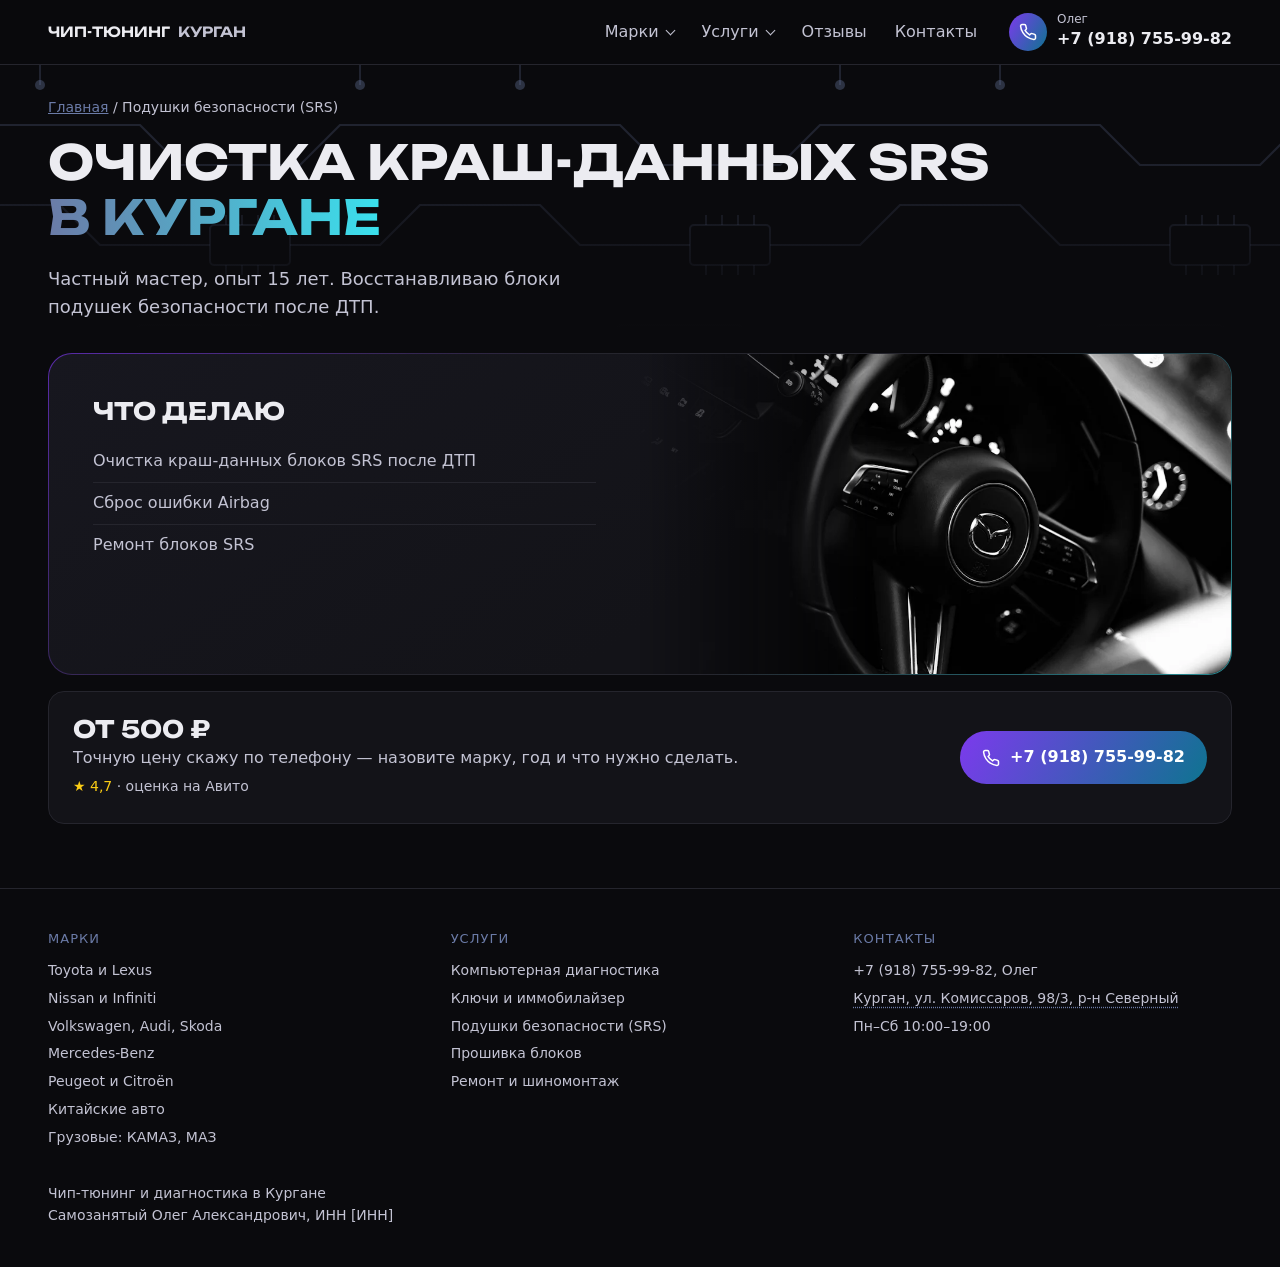
==== commit 7d8c4d35: "Fill contacts" ====
--- a/airbag.html
+++ b/airbag.html
@@ -6,7 +6,7 @@
   <meta name="viewport" content="width=device-width, initial-scale=1">
   <title>Очистка краш-данных SRS в Кургане — от 500 ₽</title>
   <meta name="description"
-    content="Очистка краш-данных блоков SRS после ДТП, сброс ошибки Airbag, ремонт блоков SRS в Кургане. Опыт 15 лет. Тел. [ТЕЛЕФОН].">
+    content="Очистка краш-данных блоков SRS после ДТП, сброс ошибки Airbag, ремонт блоков SRS в Кургане. Опыт 15 лет. Тел. +7 (918) 755-99-82.">
   <link rel="icon"
     href="data:image/svg+xml,%3Csvg xmlns='http://www.w3.org/2000/svg' viewBox='0 0 32 32'%3E%3Crect width='32' height='32' rx='8' fill='%237c3aed'/%3E%3Cpath d='M18 4 8 18h7l-1 10 10-14h-7z' fill='white'/%3E%3C/svg%3E">
   <link rel="preload" href="assets/fonts/unbounded-cyrillic.woff2" as="font" type="font/woff2" crossorigin>
@@ -44,11 +44,11 @@
           <li><a href="index.html#reviews">Отзывы</a></li>
           <li><a href="index.html#contacts">Контакты</a></li>
         </ul>
-        <a class="tel" href="tel:+7XXXXXXXXXX"><span class="tel-ico"><svg class="ico" viewBox="0 0 24 24"
+        <a class="tel" href="tel:+79187559982"><span class="tel-ico"><svg class="ico" viewBox="0 0 24 24"
               aria-hidden="true">
               <path
                 d="M22 16.92v3a2 2 0 0 1-2.18 2 19.79 19.79 0 0 1-8.63-3.07 19.5 19.5 0 0 1-6-6 19.79 19.79 0 0 1-3.07-8.67A2 2 0 0 1 4.11 2h3a2 2 0 0 1 2 1.72c.13.96.36 1.9.7 2.81a2 2 0 0 1-.45 2.11L8.09 9.91a16 16 0 0 0 6 6l1.27-1.27a2 2 0 0 1 2.11-.45c.91.34 1.85.57 2.81.7A2 2 0 0 1 22 16.92z" />
-            </svg></span><span><small>Олег</small>[ТЕЛЕФОН]</span></a>
+            </svg></span><span><small>Олег</small>+7 (918) 755-99-82</span></a>
       </nav>
     </div>
   </header>
@@ -83,10 +83,10 @@
           <a class="rate" href="index.html#reviews"><span>★ 4,7</span> · оценка на Авито</a>
         </div>
         <div class="btns">
-          <a class="btn" href="tel:+7XXXXXXXXXX"><svg class="ico" viewBox="0 0 24 24" aria-hidden="true">
+          <a class="btn" href="tel:+79187559982"><svg class="ico" viewBox="0 0 24 24" aria-hidden="true">
               <path
                 d="M22 16.92v3a2 2 0 0 1-2.18 2 19.79 19.79 0 0 1-8.63-3.07 19.5 19.5 0 0 1-6-6 19.79 19.79 0 0 1-3.07-8.67A2 2 0 0 1 4.11 2h3a2 2 0 0 1 2 1.72c.13.96.36 1.9.7 2.81a2 2 0 0 1-.45 2.11L8.09 9.91a16 16 0 0 0 6 6l1.27-1.27a2 2 0 0 1 2.11-.45c.91.34 1.85.57 2.81.7A2 2 0 0 1 22 16.92z" />
-            </svg>[ТЕЛЕФОН]</a>
+            </svg>+7 (918) 755-99-82</a>
         </div>
       </div>
     </section>
@@ -119,15 +119,17 @@
       <div>
         <p class="label">Контакты</p>
         <ul>
-          <li><a href="tel:+7XXXXXXXXXX">[ТЕЛЕФОН]</a>, Олег</li>
-          <li><a class="map-link" href="https://2gis.ru/kurgan/search/%D1%83%D0%BB.%20%D0%9A%D0%BE%D0%BC%D0%B8%D1%81%D1%81%D0%B0%D1%80%D0%BE%D0%B2%2C%2098%2F3" target="_blank" rel="noopener">Курган, ул. Комиссаров, 98/3, р-н Северный</a></li>
+          <li><a href="tel:+79187559982">+7 (918) 755-99-82</a>, Олег</li>
+          <li><a class="map-link"
+              href="https://2gis.ru/kurgan/search/%D1%83%D0%BB.%20%D0%9A%D0%BE%D0%BC%D0%B8%D1%81%D1%81%D0%B0%D1%80%D0%BE%D0%B2%2C%2098%2F3"
+              target="_blank" rel="noopener">Курган, ул. Комиссаров, 98/3, р-н Северный</a></li>
           <li>Пн–Сб 10:00–19:00</li>
         </ul>
       </div>
     </div>
     <p class="wrap copy">Чип-тюнинг и диагностика в Кургане<br>Самозанятый Олег Александрович, ИНН [ИНН]</p>
   </footer>
-  <a class="btn callbar" href="tel:+7XXXXXXXXXX"><svg class="ico" viewBox="0 0 24 24" aria-hidden="true">
+  <a class="btn callbar" href="tel:+79187559982"><svg class="ico" viewBox="0 0 24 24" aria-hidden="true">
       <path
         d="M22 16.92v3a2 2 0 0 1-2.18 2 19.79 19.79 0 0 1-8.63-3.07 19.5 19.5 0 0 1-6-6 19.79 19.79 0 0 1-3.07-8.67A2 2 0 0 1 4.11 2h3a2 2 0 0 1 2 1.72c.13.96.36 1.9.7 2.81a2 2 0 0 1-.45 2.11L8.09 9.91a16 16 0 0 0 6 6l1.27-1.27a2 2 0 0 1 2.11-.45c.91.34 1.85.57 2.81.7A2 2 0 0 1 22 16.92z" />
     </svg>Позвонить</a>
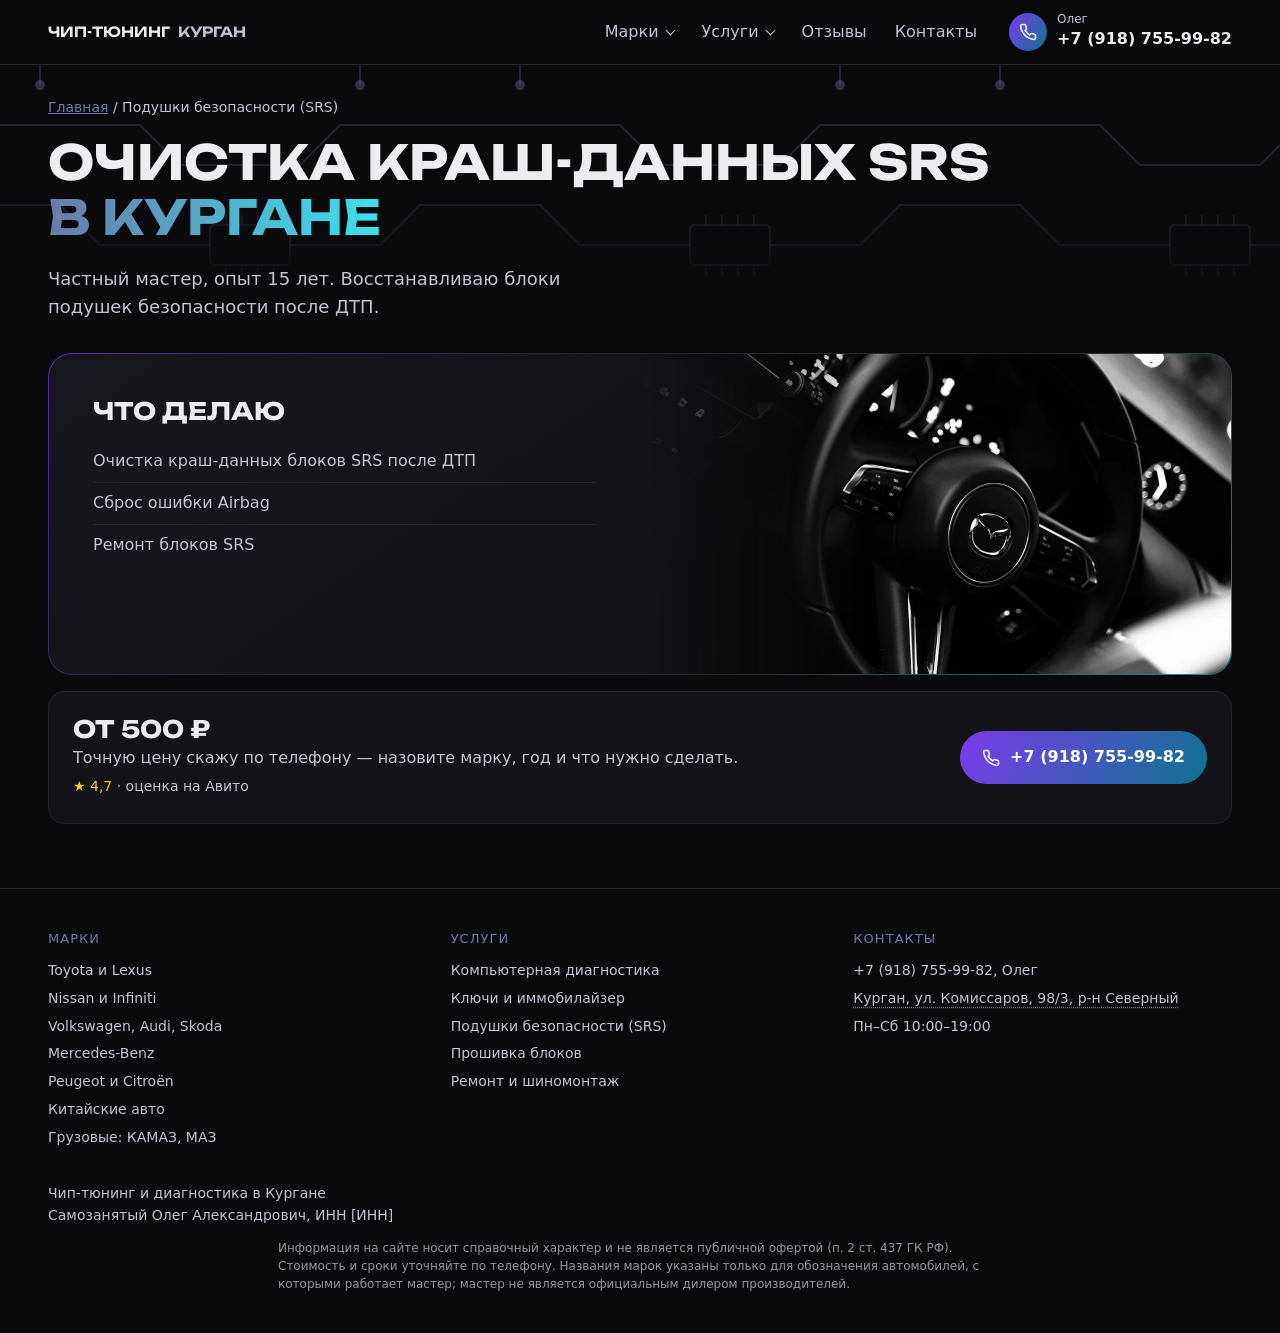
==== commit c726e201: "Add not-a-public-offer and brand names note to footer" ====
--- a/airbag.html
+++ b/airbag.html
@@ -128,6 +128,7 @@
       </div>
     </div>
     <p class="wrap copy">Чип-тюнинг и диагностика в Кургане<br>Самозанятый Олег Александрович, ИНН [ИНН]</p>
+    <p class="wrap legal">Информация на сайте носит справочный характер и не является публичной офертой (п. 2 ст. 437 ГК РФ). Стоимость и сроки уточняйте по телефону. Названия марок указаны только для обозначения автомобилей, с которыми работает мастер; мастер не является официальным дилером производителей.</p>
   </footer>
   <a class="btn callbar" href="tel:+79187559982"><svg class="ico" viewBox="0 0 24 24" aria-hidden="true">
       <path
--- a/assets/style.css
+++ b/assets/style.css
@@ -160,6 +160,7 @@
 .foot a{text-decoration:none}
 .foot a:hover{color:var(--text)}
 .copy{margin-top:32px}
+.legal{margin-top:12px;max-width:820px;font-size:12px;line-height:1.5;opacity:.75}
 .callbar{display:none;position:fixed;left:16px;right:16px;bottom:16px;z-index:10;box-shadow:0 8px 24px rgba(0,0,0,.5)}
 /* кнопка «наверх»: появляется, когда прокрутили больше экрана (site.js) */
 .to-top{position:fixed;right:16px;bottom:16px;z-index:15;display:grid;place-items:center;width:48px;height:48px;border-radius:50%;background:var(--card);border:1px solid var(--line);color:var(--text);box-shadow:0 8px 24px rgba(0,0,0,.5);opacity:0;visibility:hidden;transform:translateY(12px);transition:opacity .3s,transform .3s,visibility .3s,border-color .2s}
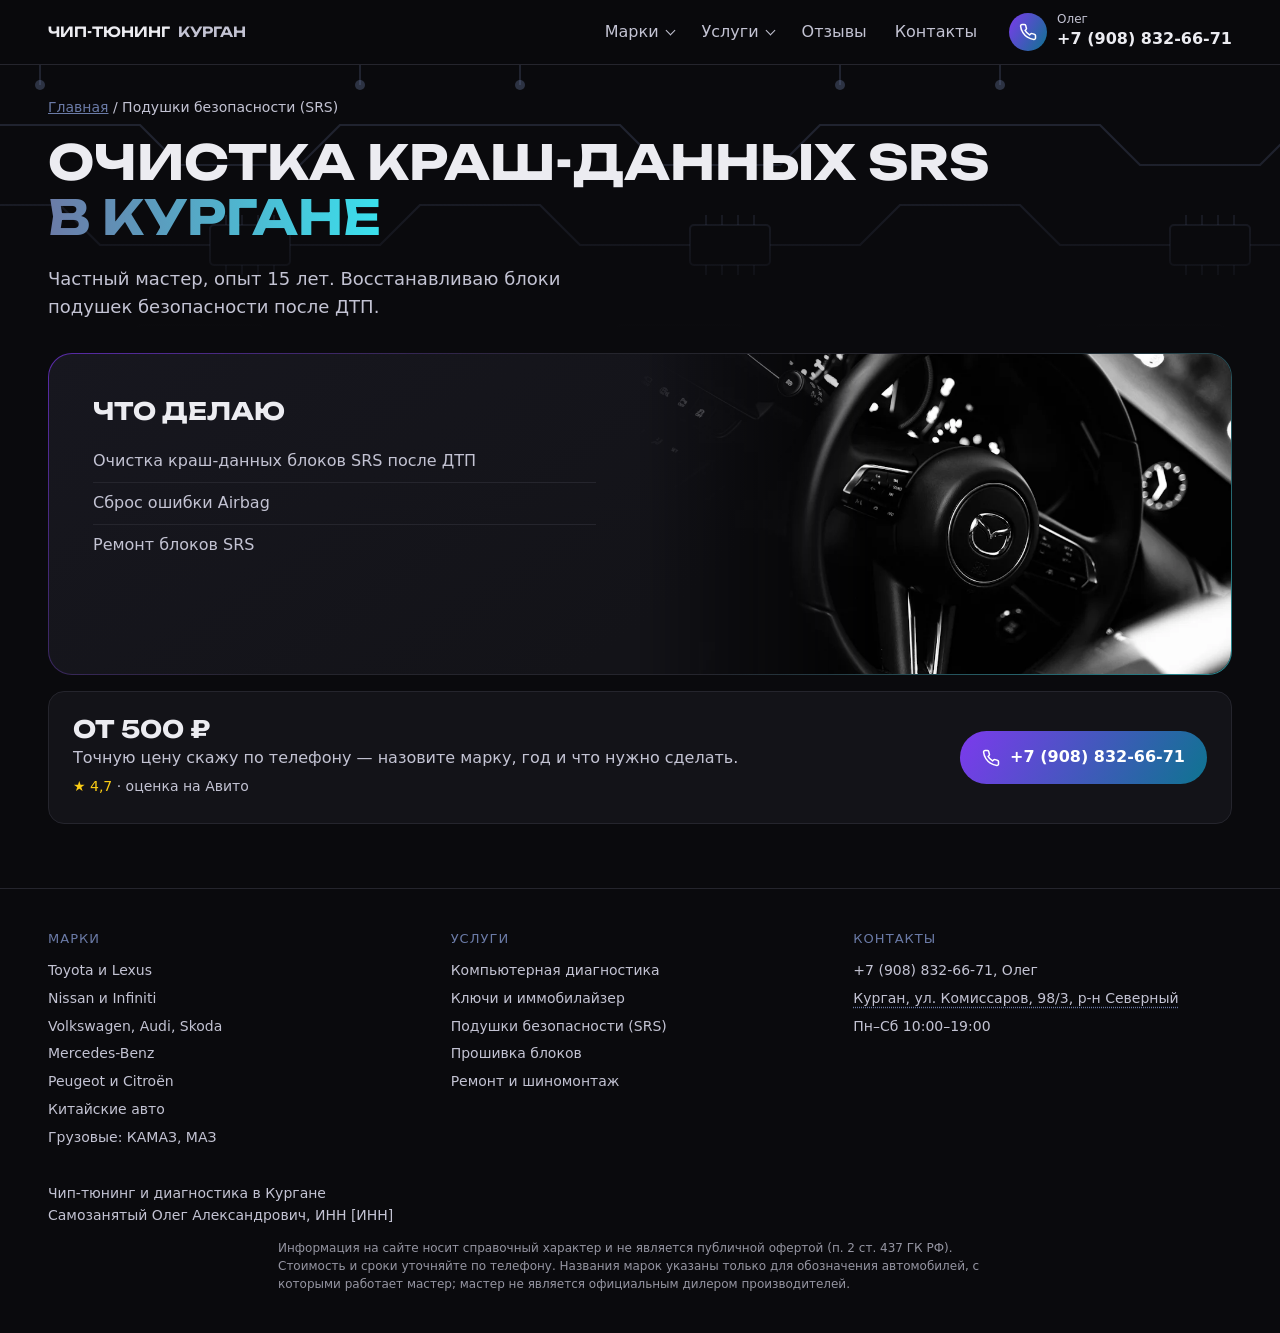
==== commit 63dab08b: "Phone number fixed" ====
--- a/airbag.html
+++ b/airbag.html
@@ -6,7 +6,7 @@
   <meta name="viewport" content="width=device-width, initial-scale=1">
   <title>Очистка краш-данных SRS в Кургане — от 500 ₽</title>
   <meta name="description"
-    content="Очистка краш-данных блоков SRS после ДТП, сброс ошибки Airbag, ремонт блоков SRS в Кургане. Опыт 15 лет. Тел. +7 (918) 755-99-82.">
+    content="Очистка краш-данных блоков SRS после ДТП, сброс ошибки Airbag, ремонт блоков SRS в Кургане. Опыт 15 лет. Тел. +7 (908) 832-66-71.">
   <link rel="icon"
     href="data:image/svg+xml,%3Csvg xmlns='http://www.w3.org/2000/svg' viewBox='0 0 32 32'%3E%3Crect width='32' height='32' rx='8' fill='%237c3aed'/%3E%3Cpath d='M18 4 8 18h7l-1 10 10-14h-7z' fill='white'/%3E%3C/svg%3E">
   <link rel="preload" href="assets/fonts/unbounded-cyrillic.woff2" as="font" type="font/woff2" crossorigin>
@@ -48,7 +48,7 @@
               aria-hidden="true">
               <path
                 d="M22 16.92v3a2 2 0 0 1-2.18 2 19.79 19.79 0 0 1-8.63-3.07 19.5 19.5 0 0 1-6-6 19.79 19.79 0 0 1-3.07-8.67A2 2 0 0 1 4.11 2h3a2 2 0 0 1 2 1.72c.13.96.36 1.9.7 2.81a2 2 0 0 1-.45 2.11L8.09 9.91a16 16 0 0 0 6 6l1.27-1.27a2 2 0 0 1 2.11-.45c.91.34 1.85.57 2.81.7A2 2 0 0 1 22 16.92z" />
-            </svg></span><span><small>Олег</small>+7 (918) 755-99-82</span></a>
+            </svg></span><span><small>Олег</small>+7 (908) 832-66-71</span></a>
       </nav>
     </div>
   </header>
@@ -86,7 +86,7 @@
           <a class="btn" href="tel:+79187559982"><svg class="ico" viewBox="0 0 24 24" aria-hidden="true">
               <path
                 d="M22 16.92v3a2 2 0 0 1-2.18 2 19.79 19.79 0 0 1-8.63-3.07 19.5 19.5 0 0 1-6-6 19.79 19.79 0 0 1-3.07-8.67A2 2 0 0 1 4.11 2h3a2 2 0 0 1 2 1.72c.13.96.36 1.9.7 2.81a2 2 0 0 1-.45 2.11L8.09 9.91a16 16 0 0 0 6 6l1.27-1.27a2 2 0 0 1 2.11-.45c.91.34 1.85.57 2.81.7A2 2 0 0 1 22 16.92z" />
-            </svg>+7 (918) 755-99-82</a>
+            </svg>+7 (908) 832-66-71</a>
         </div>
       </div>
     </section>
@@ -119,7 +119,7 @@
       <div>
         <p class="label">Контакты</p>
         <ul>
-          <li><a href="tel:+79187559982">+7 (918) 755-99-82</a>, Олег</li>
+          <li><a href="tel:+79187559982">+7 (908) 832-66-71</a>, Олег</li>
           <li><a class="map-link"
               href="https://2gis.ru/kurgan/search/%D1%83%D0%BB.%20%D0%9A%D0%BE%D0%BC%D0%B8%D1%81%D1%81%D0%B0%D1%80%D0%BE%D0%B2%2C%2098%2F3"
               target="_blank" rel="noopener">Курган, ул. Комиссаров, 98/3, р-н Северный</a></li>
@@ -128,7 +128,9 @@
       </div>
     </div>
     <p class="wrap copy">Чип-тюнинг и диагностика в Кургане<br>Самозанятый Олег Александрович, ИНН [ИНН]</p>
-    <p class="wrap legal">Информация на сайте носит справочный характер и не является публичной офертой (п. 2 ст. 437 ГК РФ). Стоимость и сроки уточняйте по телефону. Названия марок указаны только для обозначения автомобилей, с которыми работает мастер; мастер не является официальным дилером производителей.</p>
+    <p class="wrap legal">Информация на сайте носит справочный характер и не является публичной офертой (п. 2 ст. 437 ГК
+      РФ). Стоимость и сроки уточняйте по телефону. Названия марок указаны только для обозначения автомобилей, с
+      которыми работает мастер; мастер не является официальным дилером производителей.</p>
   </footer>
   <a class="btn callbar" href="tel:+79187559982"><svg class="ico" viewBox="0 0 24 24" aria-hidden="true">
       <path
